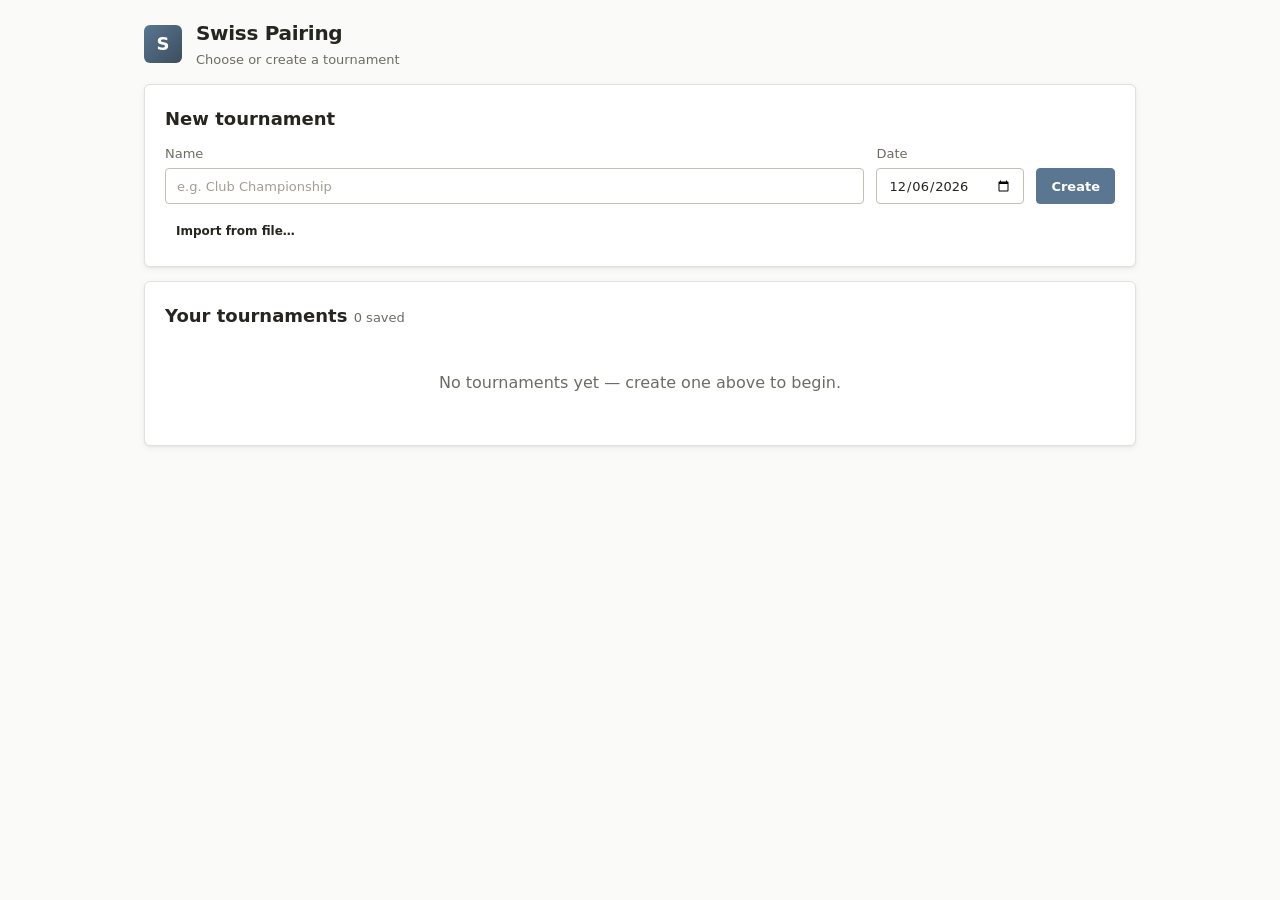
==== index.html @ 60d3ba66 "Harden and extend: 33 review fixes, 6 features, FIDE oracle fixture Fixes from a six-dimension adver" ====
<!DOCTYPE html>
<html lang="en" data-theme="light">
<head>
<meta charset="UTF-8">
<meta name="viewport" content="width=device-width, initial-scale=1.0">
<!-- Hardening: no external connections except the design-system fonts; blocks exfiltration even if markup injection were ever possible. -->
<meta http-equiv="Content-Security-Policy" content="default-src 'none'; script-src 'unsafe-inline'; style-src 'self' 'unsafe-inline' https://fonts.googleapis.com; font-src https://fonts.gstatic.com; img-src 'self' data:; base-uri 'none'; form-action 'none'">
<meta name="description" content="Swiss-system tournament pairing manager — pairings, results, FIDE-verified tiebreaks, standings and crosstable. Runs entirely in your browser.">
<title>Swiss Pairing — Tournament Manager</title>
<link rel="icon" href="data:image/svg+xml,%3Csvg xmlns='http://www.w3.org/2000/svg' viewBox='0 0 64 64'%3E%3Crect width='64' height='64' rx='14' fill='%23496175'/%3E%3Ctext x='32' y='44' font-family='Arial,Helvetica,sans-serif' font-size='36' font-weight='800' fill='%23fff' text-anchor='middle'%3ES%3C/text%3E%3C/svg%3E">

<!-- Set the theme from the OS color scheme BEFORE first paint (no FOUC).
     Accent is left unset → Halcyon defaults to "slate". -->
<script>
  (function () {
    var mq = matchMedia("(prefers-color-scheme: dark)");
    var set = function () {
      document.documentElement.setAttribute("data-theme", mq.matches ? "dark" : "light");
    };
    set();
    mq.addEventListener && mq.addEventListener("change", set);
  })();
</script>

<meta name="theme-color" media="(prefers-color-scheme: light)" content="#FAFAF9">
<meta name="theme-color" media="(prefers-color-scheme: dark)"  content="#131619">

<!-- Halcyon design system: tokens + base reset, then component classes -->
<link rel="stylesheet" href="halcyon-ds/styles.css">
<link rel="stylesheet" href="halcyon-ds/components.css">

<style>
/* App layout & components — every visual driven by Halcyon design tokens.
   (Palette, fonts, reset & theming come from halcyon-ds/styles.css.) */
*{-webkit-tap-highlight-color:transparent}
.wrap{max-width:var(--container-lg);margin:0 auto;padding:18px 16px 80px}
header.app{display:flex;align-items:center;gap:14px;flex-wrap:wrap;margin-bottom:14px}
header.app h1{font-size:var(--text-xl);margin:0;font-weight:var(--weight-extrabold);letter-spacing:var(--tracking-tight)}
header.app .sub{color:var(--text-muted);font-size:var(--text-sm);margin-top:2px}
.logo{width:38px;height:38px;border-radius:var(--radius-md);
  background:linear-gradient(135deg,var(--accent),var(--accent-active));
  display:grid;place-items:center;color:var(--accent-fg);font-weight:var(--weight-extrabold);font-size:18px;flex:0 0 auto}
.spacer{flex:1}
.statusbar{display:flex;gap:10px;flex-wrap:wrap;margin-bottom:14px}
.stat{background:var(--surface);border:1px solid var(--border);border-radius:var(--radius-card);padding:8px 12px;
  box-shadow:var(--shadow-sm);min-width:86px}
.stat .k{font-family:var(--font-mono);font-size:var(--text-2xs);color:var(--text-faint);text-transform:uppercase;letter-spacing:var(--tracking-wider)}
.stat .v{font-size:var(--text-xl);font-weight:var(--weight-bold);font-variant-numeric:tabular-nums}
nav.tabs{display:flex;gap:2px;background:var(--bg-sunken);border:1px solid var(--border-subtle);border-radius:var(--radius-md);
  padding:4px;box-shadow:var(--shadow-xs);margin-bottom:16px;overflow:auto}
nav.tabs button{flex:1;border:0;background:transparent;color:var(--text-muted);font-family:var(--font-sans);
  font-weight:var(--weight-medium);font-size:var(--text-sm);padding:8px 12px;border-radius:var(--radius-sm);
  cursor:pointer;white-space:nowrap;min-width:max-content;transition:var(--transition)}
nav.tabs button:hover{color:var(--text)}
nav.tabs button.active{background:var(--surface);color:var(--text);box-shadow:var(--shadow-xs)}
.card{background:var(--surface);border:1px solid var(--border);border-radius:var(--radius-card);box-shadow:var(--shadow-sm);
  padding:var(--space-5);margin-bottom:14px}
.card h2{margin:0 0 12px;font-size:var(--text-lg);font-weight:var(--weight-semibold)}
.card h2 .hint{font-weight:var(--weight-regular);color:var(--text-muted);font-size:var(--text-sm)}
.row{display:flex;gap:8px;flex-wrap:wrap;align-items:center}
input,select,textarea{font-family:var(--font-sans);font-size:var(--text-sm);color:var(--text);background:var(--surface);
  border:1px solid var(--border-strong);border-radius:var(--radius-control);height:var(--control-md);padding:0 11px;outline:none;
  transition:border-color var(--dur) var(--ease-out),box-shadow var(--dur) var(--ease-out)}
textarea{height:auto;padding:10px 11px;line-height:var(--leading-normal);resize:vertical}
input:hover,select:hover,textarea:hover{border-color:var(--text-faint)}
input:focus,select:focus,textarea:focus{border-color:var(--accent);box-shadow:0 0 0 3px var(--accent-subtle)}
input::placeholder,textarea::placeholder{color:var(--text-faint)}
input[type=number]{width:84px;text-align:center}
select{cursor:pointer}
label.fld{display:flex;flex-direction:column;gap:5px;font-size:var(--text-sm);color:var(--text-muted);font-weight:var(--weight-medium)}
button.btn{font-family:var(--font-sans);font-size:var(--text-sm);font-weight:var(--weight-semibold);
  border:1px solid var(--border-strong);background:var(--surface);color:var(--text);height:var(--control-md);padding:0 14px;
  border-radius:var(--radius-control);cursor:pointer;display:inline-flex;align-items:center;justify-content:center;gap:6px;
  white-space:nowrap;transition:var(--transition)}
button.btn:hover{background:var(--surface-hover);border-color:var(--text-faint)}
button.btn.primary{background:var(--accent);border-color:var(--accent);color:var(--accent-fg)}
button.btn.primary:hover{background:var(--accent-hover);border-color:var(--accent-hover)}
button.btn.primary:disabled{opacity:.5;cursor:not-allowed}
button.btn.ghost{background:transparent;border-color:transparent}
button.btn.ghost:hover{background:var(--surface-hover);border-color:transparent}
button.btn.danger{color:var(--danger-text);border-color:transparent;background:transparent}
button.btn.danger:hover{background:var(--danger-subtle);border-color:transparent}
button.btn.sm{height:var(--control-sm);padding:0 10px;font-size:var(--text-xs)}
table{width:100%;border-collapse:collapse;font-size:var(--text-sm)}
th,td{text-align:left;padding:9px 10px;border-bottom:1px solid var(--border-subtle)}
th{font-family:var(--font-mono);font-size:var(--text-2xs);text-transform:uppercase;letter-spacing:var(--tracking-wider);
  color:var(--text-muted);font-weight:var(--weight-medium);border-bottom:1px solid var(--border);white-space:nowrap}
td.num,th.num{text-align:center}
tr:last-child td{border-bottom:0}
.tag{display:inline-block;font-family:var(--font-mono);font-size:var(--text-2xs);font-weight:var(--weight-medium);
  padding:2px 8px;border-radius:var(--radius-sm);letter-spacing:var(--tracking-wide);background:var(--accent-subtle);color:var(--accent-text)}
.tag.bye{background:var(--warning-subtle);color:var(--warning-text)}
.tag.wd{background:var(--danger-subtle);color:var(--danger-text)}
.pill{font-size:var(--text-xs);color:var(--text-muted)}
.empty{color:var(--text-muted);text-align:center;padding:30px 10px}
.pairing{display:grid;grid-template-columns:34px 1fr auto 1fr;gap:10px 12px;align-items:center;
  padding:10px;border:1px solid var(--border);border-radius:var(--radius-lg);margin-bottom:8px;background:var(--bg-subtle)}
.pairing .tb{font-family:var(--font-mono);font-weight:var(--weight-bold);color:var(--text-faint);text-align:center}
.pairing .pname{font-weight:var(--weight-semibold);display:flex;align-items:center;gap:6px;min-width:0}
.pairing .pname.right{justify-content:flex-end;text-align:right}
.pairing .pname small{color:var(--text-muted);font-weight:var(--weight-regular)}
.pairing .ctrl{display:flex;gap:6px;align-items:center;justify-content:center;flex-wrap:wrap}
.pairing.win-l .left{color:var(--success-text)} .pairing.win-r .right{color:var(--success-text)}
.pairing.forf{opacity:.92}
.scorein{width:62px}
.resbtns{display:flex;gap:4px}
.resbtns button{border:1px solid var(--border-strong);background:var(--surface);border-radius:var(--radius-sm);height:var(--control-sm);
  padding:0 9px;cursor:pointer;font-weight:var(--weight-semibold);font-size:var(--text-sm);color:var(--text-muted);min-width:34px;transition:var(--transition)}
.resbtns button:hover{border-color:var(--text-faint);color:var(--text)}
.resbtns button.on{background:var(--accent);border-color:var(--accent);color:var(--accent-fg)}
.special{font-size:var(--text-xs);height:var(--control-sm);padding:0 6px}
.win-dot{width:8px;height:8px;border-radius:50%;background:var(--success);flex:0 0 auto}
.note{font-size:var(--text-sm);color:var(--text-muted)}
.banner{padding:10px 12px;border-radius:var(--radius-md);font-size:var(--text-sm);margin-bottom:12px;border:1px solid transparent}
.banner.info{background:var(--accent-subtle);border-color:var(--accent-border);color:var(--text)}
.banner.warn{background:var(--warning-subtle);color:var(--warning-text)}
.banner.good{background:var(--success-subtle);color:var(--success-text)}
.checks{display:flex;flex-direction:column;gap:10px}
.check{display:flex;gap:10px;align-items:flex-start;cursor:pointer;font-size:var(--text-sm)}
.check input{margin-top:2px;height:auto}
.check .desc{color:var(--text-muted);font-size:var(--text-xs);display:block}
.rank{font-family:var(--font-mono);font-weight:var(--weight-bold);color:var(--text-faint);width:24px;text-align:center}
.firsttag{font-family:var(--font-mono);font-size:var(--text-2xs);color:var(--text-muted);border:1px solid var(--border-strong);border-radius:var(--radius-xs);padding:0 4px}
.toolbar{display:flex;gap:8px;flex-wrap:wrap;align-items:center;margin-bottom:12px}
.inactive{opacity:.55}
.kbd{font-family:var(--font-mono);background:var(--surface);border:1px solid var(--border-strong);border-radius:var(--radius-xs);padding:1px 5px;font-size:var(--text-xs)}
hr.sep{border:0;border-top:1px solid var(--border);margin:14px 0}
/* crosstable */
.cxwrap{overflow:auto}
table.cx{font-size:var(--text-sm);white-space:nowrap}
table.cx th,table.cx td{padding:6px 8px;border:1px solid var(--border)}
table.cx td.cell{text-align:center;font-variant-numeric:tabular-nums;min-width:46px}
.cell .res{font-weight:var(--weight-bold)}
.cell .res.w{color:var(--success-text)} .cell .res.l{color:var(--danger-text)} .cell .res.d{color:var(--text-muted)}
.cell .op{color:var(--text-muted);font-size:var(--text-2xs);font-family:var(--font-mono)}
.cell.bye{color:var(--warning-text);font-weight:var(--weight-bold)}
.cell.absent{color:var(--text-faint)}
/* tiebreak order editor */
.tblist{display:flex;flex-direction:column;gap:6px}
.tbitem{display:flex;align-items:center;gap:8px;border:1px solid var(--border);border-radius:var(--radius-md);padding:7px 10px;background:var(--bg-subtle)}
.tbitem .ord{font-family:var(--font-mono);font-weight:var(--weight-bold);color:var(--text-faint);width:18px;text-align:center}
.tbitem .nm{flex:1;font-weight:var(--weight-medium);font-size:var(--text-sm)}
.tbitem .arrows{display:flex;gap:4px}
.tbadd{display:flex;flex-wrap:wrap;gap:6px;margin-top:10px}
/* remove the up/down spinners on the score boxes */
.scorein::-webkit-outer-spin-button,.scorein::-webkit-inner-spin-button{-webkit-appearance:none;margin:0}
.scorein{-moz-appearance:textfield;appearance:textfield}
/* visually hidden but announced by screen readers (live status region) */
.sr-only{position:absolute;width:1px;height:1px;padding:0;margin:-1px;overflow:hidden;clip:rect(0 0 0 0);white-space:nowrap;border:0}
/* 16px controls on touch devices so iOS Safari doesn't auto-zoom on focus */
@media (hover:none) and (pointer:coarse){
  input,select,textarea{font-size:16px!important}
}
/* copy-results toolbar */
.copybar{margin-top:-4px}
.copybar select{max-width:min(60vw,340px)}
/* welcome / session picker */
body.welcome #hdrActions,body.welcome nav.tabs,body.welcome .statusbar{display:none}
.sesslist{display:flex;flex-direction:column;gap:8px}
.sess{display:flex;align-items:center;gap:12px;flex-wrap:wrap;border:1px solid var(--border);border-radius:var(--radius-lg);
  padding:12px 14px;background:var(--bg-subtle);transition:var(--transition)}
.sess:hover{border-color:var(--text-faint);background:var(--surface-hover)}
.sess .meta{flex:1;min-width:0}
.sess .snm{font-weight:var(--weight-semibold)}
.sess .sdt{color:var(--text-muted);font-size:var(--text-xs);font-family:var(--font-mono);margin-top:2px}
.sess .sact{display:flex;gap:6px;flex-wrap:wrap}
@media (max-width:560px){
  .pairing{grid-template-columns:26px 1fr;grid-template-areas:"tb left" "tb right" "tb ctrl";gap:6px}
  .pairing .tb{grid-area:tb} .pairing .left{grid-area:left} .pairing .right{grid-area:right;justify-content:flex-start;text-align:left}
  .pairing .ctrl{grid-area:ctrl;justify-content:flex-start}
  .pairing .vs{display:none}
}
@media print{
  nav.tabs,header.app .spacer,.toolbar,button,.statusbar,select,.copybar,.banner{display:none!important}
  body{background:#fff;color:var(--neutral-900)} .card{box-shadow:none;border:1px solid var(--neutral-300)}
  /* force light-theme token values so dark-mode prints stay readable on paper */
  [data-theme="dark"]{--text:#26251F;--text-muted:#6E6C62;--text-faint:#A19E92;
    --success-text:#3F7253;--warning-text:#8A6228;--danger-text:#9A463C;--info-text:#3F6E93;--accent-text:#496175;
    --surface:#FFFFFF;--bg-subtle:#F4F4F1;--bg-sunken:#ECEBE6;
    --border:#E2E1DB;--border-subtle:#ECEBE6;--border-strong:#C3C0B6}
  /* crosstable: never clip columns on paper — let it wrap/shrink instead */
  .cxwrap{overflow:visible}
  table.cx{white-space:normal;font-size:10px}
  table.cx th,table.cx td{padding:3px 4px}
  table.cx td.cell{min-width:0}
  /* pairing sheet: winner readable in grayscale, first-move tag crisp */
  .pairing.win-l .left,.pairing.win-r .right{font-weight:800}
  .win-dot{-webkit-print-color-adjust:exact;print-color-adjust:exact}
  .firsttag{color:var(--neutral-700)}
}
</style>
</head>
<body>
<div class="wrap">
  <header class="app">
    <div class="logo">S</div>
    <div>
      <h1 id="tname">Swiss Pairing</h1>
      <div class="sub" id="tsub">Tournament manager</div>
    </div>
    <div class="spacer"></div>
    <div class="row" id="hdrActions">
      <button class="btn ghost sm" id="btnSessions">← Tournaments</button>
      <button class="btn ghost sm" id="btnExport">Export</button>
      <button class="btn ghost sm" id="btnImport">Import</button>
      <input type="file" id="fileImport" accept="application/json" style="display:none">
    </div>
  </header>

  <div class="statusbar" id="statusbar"></div>
  <div id="sr-status" role="status" aria-live="polite" class="sr-only"></div>

  <nav class="tabs" id="tabs" aria-label="Views">
    <button data-tab="players" class="active" aria-current="page">Players</button>
    <button data-tab="pairings">Pairings</button>
    <button data-tab="standings">Standings</button>
    <button data-tab="crosstable">Crosstable</button>
    <button data-tab="settings">Settings</button>
  </nav>

  <div id="view"></div>
</div>

<script>
"use strict";

/* ==================================================================
   Swiss-system tournament manager — single file, client-side.
   Tie-break engine implements the FIDE C.07 (2023) rules and is
   verified against IA Mario Held's official worked examples
   (16-player Swiss: all Buchholz / Buchholz-Cut1 / Sonneborn-Berger
   / SB-Cut1 values reproduced exactly).
   ================================================================== */

const LS_KEY = "swissPairing.v2";
const OLD_KEY = "swissPairing.v1";
const DEFAULT_SETTINGS = {
  totalRounds: 6,
  limitRounds: false,     // cap the number of rounds? (off => generate freely)
  round1: "fold",         // fold | adjacent | random
  trackSpread: true,      // Scrabble-style point margins
  drawAllowed: true,
  byePoints: 1,           // points for a pairing-allocated (full) bye
  byeSpread: 50,          // spread credited for a bye / default forfeit margin
  firstBalance: true,     // balance who goes first / colours
  tbOrder: null,          // array of tiebreak keys, in priority order (null => auto)
};

const round2 = x => Math.round((x + Number.EPSILON) * 100) / 100;

/* ------------------------------------------------------------------
   Multi-session store.  Each session is a self-contained tournament
   (name + created date + players/rounds/settings).  `state` points at
   the currently-open session, or is null on the welcome screen.
   ------------------------------------------------------------------ */
/* Deep-coerce a session to expected types. This is the trust boundary for
   imported JSON and hand-edited storage: every value that later reaches
   innerHTML or arithmetic is forced into a safe shape here. */
function normalizeSession(t){
  t = t || {};
  const num = (v,d)=>{ const n=Number(v); return Number.isFinite(n)?n:d; };
  const players = (Array.isArray(t.players)?t.players:[]).map(p=>{
    p = p || {};
    const out = {
      id: num(p.id, 0),
      name: String(p.name ?? "?"),
      rating: (p.rating==null || p.rating==="") ? null : num(p.rating, null),
      active: p.active !== false,
    };
    if(p.byeRequest) out.byeRequest = true;
    return out;
  });
  const BYE_TYPES = {pairing:1, full:1, half:1, zero:1};
  const WINNERS = {p1:1, p2:1, draw:1};
  const rounds = (Array.isArray(t.rounds)?t.rounds:[]).filter(r=>r && Array.isArray(r.pairings)).map((r,i)=>{
    const rd = {
      number: num(r.number, i+1),
      pairings: r.pairings.filter(pg=>pg && pg.p1!=null).map((pg,j)=>{
        const res = pg.result || {};
        return {
          p1: num(pg.p1, 0),
          p2: pg.p2==null ? null : num(pg.p2, 0),
          table: num(pg.table, j+1),
          result: pg.p2==null
            ? {byeType: BYE_TYPES[res.byeType] ? res.byeType : "pairing"}
            : {winner: WINNERS[res.winner] ? res.winner : null,
               forfeit: res.forfeit === true,
               score1: res.score1==null ? null : num(res.score1, null),
               score2: res.score2==null ? null : num(res.score2, null)},
        };
      }),
    };
    if(Array.isArray(r.byeRequests)) rd.byeRequests = r.byeRequests.map(x=>num(x,0));
    return rd;
  });
  const settings = {...DEFAULT_SETTINGS, ...(t.settings && typeof t.settings==="object" ? t.settings : {})};
  settings.totalRounds = Math.max(1, num(settings.totalRounds, DEFAULT_SETTINGS.totalRounds));
  settings.byePoints = num(settings.byePoints, DEFAULT_SETTINGS.byePoints);
  settings.byeSpread = num(settings.byeSpread, DEFAULT_SETTINGS.byeSpread);
  settings.round1 = ({fold:1,adjacent:1,random:1})[settings.round1] ? settings.round1 : "fold";
  settings.tbOrder = Array.isArray(settings.tbOrder) ? settings.tbOrder.map(String) : null;
  ["trackSpread","drawAllowed","firstBalance","limitRounds"].forEach(k=> settings[k] = !!settings[k]);
  return {
    id: t.id==null ? null : num(t.id, null),
    name: String(t.name || "My Tournament"),
    created: num(t.created, Date.now()),
    updated: num(t.updated, num(t.created, Date.now())),
    players, rounds,
    nextId: Math.max(num(t.nextId, 1), 1, ...players.map(p=>p.id+1)),
    settings,
  };
}
function loadStore(){
  let raw = null, old = null;
  try{
    raw = localStorage.getItem(LS_KEY);
    if(raw){
      const s = JSON.parse(raw);
      s.sessions = (Array.isArray(s.sessions)?s.sessions:[]).map(normalizeSession);
      let mx = 0; s.sessions.forEach(x=>{ if(typeof x.id==="number" && x.id>mx) mx=x.id; });
      s.nextSessionId = Math.max(Number(s.nextSessionId)||0, mx+1);
      s.sessions.forEach(x=>{ if(x.id==null) x.id = s.nextSessionId++; });
      s.currentId = (s.currentId!=null && s.sessions.some(x=>x.id===s.currentId)) ? s.currentId : null;
      return s;
    }
    // migrate a legacy single-tournament save into one session
    old = localStorage.getItem(OLD_KEY);
    if(old){
      const t = normalizeSession({...JSON.parse(old), id:1});
      return {sessions:[t], currentId:null, nextSessionId:2};
    }
  }catch(e){
    // keep the unreadable payload so it can be recovered manually, then start clean
    const bad = raw || old;
    if(bad){
      try{ localStorage.setItem(LS_KEY + ".corrupt", bad); }catch(_){}
      setTimeout(()=>alert("Your saved tournament data could not be read. A backup copy was kept in this browser's local storage under \"" + LS_KEY + ".corrupt\"."), 0);
    }
  }
  return {sessions:[], currentId:null, nextSessionId:1};
}
let store = loadStore();
let state = store.currentId!=null ? store.sessions.find(s=>s.id===store.currentId) : null;
let activeTab = "players";

let saveFailed = false;
function save(){
  if(state) state.updated = Date.now();
  try{ localStorage.setItem(LS_KEY, JSON.stringify(store)); saveFailed = false; }
  catch(e){ saveFailed = true; }
}

function createSession(name, dateVal){
  const created = dateVal ? new Date(dateVal+"T00:00:00").getTime() : Date.now();
  const s = normalizeSession({id: store.nextSessionId++, name:(name||"").trim()||"Untitled tournament", created, updated:created});
  store.sessions.push(s);
  store.currentId = s.id; state = s; activeTab = "players";
  save(); render();
}
function openSession(id){
  state = store.sessions.find(s=>s.id===id) || null;
  store.currentId = state ? id : null;
  activeTab = "players"; if(state) state._viewRound = null;
  save(); render();
}
function closeSession(){ store.currentId = null; state = null; save(); render(); }
function deleteSession(id){
  store.sessions = store.sessions.filter(s=>s.id!==id);
  if(store.currentId===id){ store.currentId = null; state = null; }
  save(); render();
}
function renameSession(id){
  const s = store.sessions.find(x=>x.id===id); if(!s) return;
  const nm = prompt("Rename tournament:", s.name); if(nm==null) return;
  s.name = nm.trim() || s.name; save(); render();
}

/* ---------------- Helpers ---------------- */
const esc = s => String(s??"").replace(/[&<>"']/g,c=>({'&':'&amp;','<':'&lt;','>':'&gt;','"':'&quot;',"'":'&#39;'}[c]));
const byId = id => state.players.find(p=>p.id===id);
const pname = id => { const p=byId(id); return p?p.name:"?"; };
function shuffle(a){ for(let i=a.length-1;i>0;i--){ const j=Math.floor(Math.random()*(i+1)); [a[i],a[j]]=[a[j],a[i]]; } return a; }
const fmtSpread = n => (n>0?"+":"")+n;

/* tiebreak definitions */
const TB_DEFS = {
  spread:     {label:"Cumulative spread", title:"Sum of point margins (Scrabble-style)"},
  buchholz:   {label:"Buchholz", title:"Sum of opponents' (adjusted) scores"},
  bhCut1:     {label:"Buchholz Cut-1", title:"Buchholz, dropping the least-significant opponent (FIDE default)"},
  sb:         {label:"Sonneborn-Berger", title:"Sum of beaten opponents' scores + half of drawn opponents'"},
  sbCut1:     {label:"Sonneborn-Berger Cut-1", title:"SB dropping the least-significant opponent"},
  cumulative: {label:"Cumulative (progressive)", title:"Sum of running score after each round"},
  wins:       {label:"Number of wins", title:"Most wins ranks higher"},
  headToHead: {label:"Head-to-head", title:"Result of the game(s) between the tied players"},
  rating:     {label:"Rating", title:"Higher rating ranks higher"},
};
function effectiveTbOrder(){
  const o = state.settings.tbOrder;
  // explicit array (even empty = "no tiebreaks") is honoured; unknown keys
  // from imported/hand-edited files are dropped so they can't crash render.
  if(Array.isArray(o)) return o.filter(k=>Object.prototype.hasOwnProperty.call(TB_DEFS, k));
  return state.settings.trackSpread
    ? ["spread","buchholz","sb","cumulative"]
    : ["bhCut1","buchholz","sb","cumulative"];
}

/* ==================================================================
   Round-log builder.  Produces, per player, an ordered list of round
   entries spanning their participation.  Missing rounds within that
   span become "absent" (a voluntarily-unplayed round).
   ================================================================== */
function buildLogs(){
  const cfg = state.settings;
  const byeInfo = t => ({
    pairing:{pts:cfg.byePoints, vol:false, spread:cfg.byeSpread},
    full:   {pts:1,            vol:true,  spread:cfg.byeSpread},
    half:   {pts:0.5,          vol:true,  spread:0},
    zero:   {pts:0,            vol:true,  spread:0},
  }[t] || {pts:cfg.byePoints, vol:false, spread:cfg.byeSpread});

  // For each existing round, map playerId -> entry (or 'pending')
  const perRound = state.rounds.map(rd=>{
    const m = {};
    rd.pairings.forEach(pg=>{
      if(pg.p2===null){
        const t = (pg.result && pg.result.byeType) || "pairing";
        const info = byeInfo(t);
        m[pg.p1] = {oppId:null, pts:info.pts, played:false, voluntary:info.vol,
          result: info.pts>=1?"W":info.pts>0?"D":"L", spread:info.spread, kind:"bye", byeType:t};
        return;
      }
      const r = pg.result || {};
      if(r.forfeit){
        const winSpread = cfg.byeSpread;
        const mk = (pts,res,vol,oppReal)=>({oppId:null, pts, played:false, voluntary:vol, result:res,
          spread: res==="W"?winSpread:res==="L"?-winSpread:0, kind: res==="W"?"ffwin":"ffloss", oppReal});
        if(r.winner==="p1"){ m[pg.p1]=mk(1,"W",false,pg.p2); m[pg.p2]=mk(0,"L",true,pg.p1); }
        else if(r.winner==="p2"){ m[pg.p2]=mk(1,"W",false,pg.p1); m[pg.p1]=mk(0,"L",true,pg.p2); }
        else { m[pg.p1]=mk(0,"L",true,pg.p2); m[pg.p2]=mk(0,"L",true,pg.p1); } // double forfeit
        return;
      }
      if(r.winner){ // played game with a result
        const sp1 = (r.score1!=null && r.score2!=null) ? (r.score1 - r.score2) : 0;
        const v = x => x==="W"?1 : x==="D"?0.5 : 0;
        const w1 = r.winner==="p1"?"W" : r.winner==="draw"?"D" : "L";
        const w2 = r.winner==="p2"?"W" : r.winner==="draw"?"D" : "L";
        m[pg.p1]={oppId:pg.p2, pts:v(w1), played:true, voluntary:false, result:w1, spread:sp1, kind:"game"};
        m[pg.p2]={oppId:pg.p1, pts:v(w2), played:true, voluntary:false, result:w2, spread:-sp1, kind:"game"};
      } else { // paired but not yet scored
        m[pg.p1]="pending"; m[pg.p2]="pending";
      }
    });
    return m;
  });

  // Cover current roster PLUS every id that appears in any round, so a
  // deleted player's history keeps feeding opponents' Buchholz/SB (they are
  // treated like a withdrawal; they never appear in standings themselves).
  const logs = {};
  const allIds = new Set(state.players.map(p=>p.id));
  perRound.forEach(m=> Object.keys(m).forEach(k=> allIds.add(Number(k))));
  allIds.forEach(id=>{
    let first=-1, last=-1;
    perRound.forEach((m,i)=>{ if(m[id]!==undefined){ if(first<0) first=i; last=i; } });
    const arr=[];
    if(first>=0){
      for(let i=first;i<perRound.length;i++){
        const e = perRound[i][id];
        if(e===undefined){ // genuinely not in this round -> absence (voluntary unplayed)
          arr.push({round:i+1, oppId:null, pts:0, played:false, voluntary:true, result:"L", spread:0, kind:"absent"});
        } else if(e==="pending"){
          arr.push({round:i+1, kind:"pending"});
        } else {
          arr.push({round:i+1, ...e});
        }
      }
    }
    logs[id]=arr;
  });
  return logs;
}

/* ==================================================================
   FIDE-2023 tie-break engine (verified). Operates on the round-logs.
   - own unplayed round  -> dummy opponent with the player's own score
   - real opponent       -> their score, with trailing voluntarily-
                            unplayed rounds (no later availability)
                            counted as draws
   - Cut-1               -> discard the least-significant opponent's
                            contribution; if any voluntarily-unplayed
                            rounds exist, discard the larger of {smallest
                            such contribution, least-significant opponent}
   ================================================================== */
function tiebreakEngine(logs){
  const ids = Object.keys(logs).filter(id=>logs[id].length);
  const scored = g => g.kind!=="pending";
  const isAvail = g => g.played || (scored(g) && !g.voluntary); // played, PAB or forfeit-win

  const score = {}, adj = {};
  ids.forEach(id=> score[id] = logs[id].reduce((t,g)=> t + (scored(g)?g.pts:0), 0));
  ids.forEach(id=>{
    const L = logs[id]; let a=0;
    for(let i=0;i<L.length;i++){
      const g=L[i]; if(!scored(g)) continue;
      let pts=g.pts;
      if(!g.played && g.voluntary){
        let later=false;
        for(let j=i+1;j<L.length;j++){ if(isAvail(L[j])){ later=true; break; } }
        if(!later) pts=0.5;
      }
      a+=pts;
    }
    adj[id]=a;
  });
  const cut = rounds => {
    if(!rounds.length) return 0;
    let low = rounds[0];
    for(const r of rounds){ if(r.sig<low.sig || (r.sig===low.sig && r.contrib<low.contrib)) low=r; }
    const v = rounds.filter(r=>r.isVUR);
    return v.length ? Math.max(Math.min(...v.map(r=>r.contrib)), low.contrib) : low.contrib;
  };
  const sum = a => a.reduce((t,x)=>t+x,0);

  const tb={};
  ids.forEach(id=>{
    const L=logs[id], sP=score[id];
    const rounds = L.filter(scored).map(g=>{
      // ?? 0 guards inconsistent imported data (opponent id in no round map)
      const sig = g.played ? (adj[g.oppId] ?? 0) : sP;
      return {sig, isVUR: !g.played && g.voluntary, bh:sig, sb:g.pts*sig};
    });
    const bh = sum(rounds.map(r=>r.bh));
    const sb = sum(rounds.map(r=>r.sb));
    tb[id]={
      buchholz: round2(bh),
      bhCut1:   round2(bh - cut(rounds.map(r=>({sig:r.sig,contrib:r.bh,isVUR:r.isVUR})))),
      sb:       round2(sb),
      sbCut1:   round2(sb - cut(rounds.map(r=>({sig:r.sig,contrib:r.sb,isVUR:r.isVUR})))),
    };
  });
  return tb;
}

/* ---------------- Aggregate stats per player ---------------- */
function computeStats(){
  const logs = buildLogs();
  const tb = tiebreakEngine(logs);
  const S = {};
  state.players.forEach(p=>{
    const L = logs[p.id] || [];
    let points=0, spread=0, wins=0, losses=0, draws=0, byes=0, played=0, cumulative=0, running=0;
    const opponents = new Set();
    L.forEach(g=>{
      if(g.kind==="pending") return;
      points += g.pts; spread += g.spread||0;
      running += g.pts; cumulative += running;
      if(g.kind==="game"){ played++; opponents.add(g.oppId);
        if(g.result==="W") wins++; else if(g.result==="L") losses++; else draws++; }
      else if(g.kind==="bye"){ byes++; }
      else if(g.kind==="ffwin"){ wins++; }
      else if(g.kind==="ffloss"){ losses++; }
    });
    const t = tb[p.id] || {};
    S[p.id] = {id:p.id, points:round2(points), spread, wins, losses, draws, byes, played, cumulative,
      opponents, log:L, firstCount:0,
      buchholz: t.buchholz||0, bhCut1: t.bhCut1||0, sb: t.sb||0, sbCut1: t.sbCut1||0};
  });
  // who went first (for colour/first balancing) — count p1 of any played,
  // decided non-bye game; forfeits are unplayed so they don't use up a "first"
  state.rounds.forEach(rd=> rd.pairings.forEach(pg=>{
    if(pg.p2===null) return;
    if(pg.result && pg.result.winner && !pg.result.forfeit && S[pg.p1]) S[pg.p1].firstCount++;
  }));
  return S;
}

/* ---------------- Standings ----------------
   Ranking is group-wise refinement, not a pairwise comparator: partition by
   points, then refine each still-tied group criterion by criterion. This
   keeps head-to-head transitive (FIDE "direct encounter" mini-score within
   the tied group; circular ties stay tied and fall through). */
function tbValue(e, key){
  switch(key){
    case "spread": return e.s.spread;
    case "buchholz": return e.s.buchholz;
    case "bhCut1": return e.s.bhCut1;
    case "sb": return e.s.sb;
    case "sbCut1": return e.s.sbCut1;
    case "cumulative": return e.s.cumulative;
    case "wins": return e.s.wins;
    case "rating": return e.p.rating||0;
    default: return 0;
  }
}
function partitionDesc(arr, val){ // stable partition into groups by value, descending
  const m = new Map();
  arr.forEach(e=>{ const v=val(e); if(!m.has(v)) m.set(v,[]); m.get(v).push(e); });
  return [...m.entries()].sort((a,b)=>b[0]-a[0]).map(en=>en[1]);
}
function standings(){
  const S = computeStats();
  const list = state.players
    .filter(p=> p.active!==false || (S[p.id] && S[p.id].log.length))
    .map(p=>({p, s:S[p.id]}));
  const order = effectiveTbOrder();
  let groups = partitionDesc(list, e=>e.s.points);
  for(const k of order){
    groups = groups.flatMap(g=>{
      if(g.length<2) return [g];
      if(k==="headToHead"){
        const ids = new Set(g.map(e=>e.p.id));
        const mini = new Map(); // points scored in decided games vs the tied group
        g.forEach(e=>{
          let m=0;
          (e.s.log||[]).forEach(gm=>{ if(gm.kind==="game" && ids.has(gm.oppId)) m+=gm.pts; });
          mini.set(e.p.id, m);
        });
        return partitionDesc(g, e=>mini.get(e.p.id));
      }
      return partitionDesc(g, e=>tbValue(e,k));
    });
  }
  const flat = groups.flatMap(g=> g.slice().sort((A,B)=>
    (B.p.rating||0)-(A.p.rating||0) || A.p.name.localeCompare(B.p.name)));
  return {list: flat, S, order};
}

/* ==================================================================
   Pairing engine
   ================================================================== */
function pickBye(active, S){
  const noBye = active.filter(p=> S[p.id].byes===0);
  const pool = noBye.length ? noBye : active.slice();
  pool.sort((a,b)=> S[a.id].points-S[b.id].points || (a.rating||0)-(b.rating||0));
  // prefer the lowest-ranked eligible candidate whose removal still lets the
  // rest be paired without rematches; fall back to the plain lowest.
  for(const cand of pool){
    if(matchPairs(active.filter(p=>p!==cand), S, false)) return cand;
  }
  return pool[0];
}
function foldPair(arr){
  const half = arr.length/2, top=arr.slice(0,half), bot=arr.slice(half), out=[];
  for(let i=0;i<half;i++) out.push([top[i],bot[i]]);
  return out;
}
// Ordered exhaustive backtracking: finds a complete pairing, preferring
// small score gaps and (optionally) avoiding rematches.
function matchPairs(players, S, allowRematch){
  const n = players.length;
  const used = new Array(n).fill(false);
  const out = [];
  let budget = 400000;
  const cost = (i,j)=>{
    let c = Math.abs(S[players[i].id].points - S[players[j].id].points)*1000;
    if(S[players[i].id].opponents.has(players[j].id)) c += 5e6;
    c += Math.abs(i-j);
    return c;
  };
  const partners = i =>{
    const cs=[];
    for(let j=0;j<n;j++) if(j!==i && !used[j]) cs.push(j);
    cs.sort((a,b)=>cost(i,a)-cost(i,b));
    return cs;
  };
  function solve(){
    if(--budget<0) return false;
    const i = used.indexOf(false);
    if(i===-1) return true;
    used[i]=true;
    for(const j of partners(i)){
      if(!allowRematch && S[players[i].id].opponents.has(players[j].id)) continue;
      used[j]=true; out.push([i,j]);
      if(solve()) return true;
      out.pop(); used[j]=false;
    }
    used[i]=false; return false;
  }
  if(solve()) return out.map(([i,j])=>[players[i],players[j]]);
  return null;
}

function generateNextRound(){
  // hard guard: never pair on incomplete data — a pending game in ANY round
  // drops points from seeding and its pair from the rematch-avoidance set
  const bad = state.rounds.find(rd=>!roundComplete(rd));
  if(bad){ alert(`Round ${bad.number} still has unfinished results — enter them before pairing the next round.`); return; }
  const roundNum = state.rounds.length+1;
  const cfg = state.settings;
  const S = computeStats();
  // stale bye requests of withdrawn players never fire silently on reinstate
  state.players.forEach(p=>{ if(p.active===false) delete p.byeRequest; });
  let active = state.players.filter(p=>p.active!==false);
  if(active.length<2){ alert("Need at least 2 active players."); return; }

  // honour requested byes (half-point) — these players sit out this round
  const requested = active.filter(p=>p.byeRequest);
  active = active.filter(p=>!p.byeRequest);

  if(roundNum===1){
    if(cfg.round1==="random") shuffle(active);
    else active.sort((a,b)=>(b.rating||0)-(a.rating||0) || a.name.localeCompare(b.name));
  } else {
    active.sort((a,b)=> S[b.id].points-S[a.id].points ||
      (cfg.trackSpread? S[b.id].spread-S[a.id].spread:0) ||
      (b.rating||0)-(a.rating||0));
  }

  let byePlayer=null;
  if(active.length%2===1){ byePlayer=pickBye(active,S); active=active.filter(p=>p!==byePlayer); }

  let pairs;
  if(roundNum===1 && cfg.round1==="fold" && active.length){
    pairs = foldPair(active);
  } else if(active.length){
    pairs = matchPairs(active,S,false);
    if(!pairs){
      pairs = matchPairs(active,S,true);
      if(pairs) flash("Some rematches were unavoidable this round.","warn");
    }
  } else pairs = [];
  if(!pairs){ alert("Could not generate pairings."); return; }

  const pairings = pairs.map(pr=>{
    let [a,b]=pr;
    if(cfg.firstBalance && S[b.id].firstCount < S[a.id].firstCount) [a,b]=[b,a];
    return {p1:a.id, p2:b.id, result:{winner:null,score1:null,score2:null}};
  });
  // top boards first
  pairings.sort((x,y)=> (S[y.p1].points+S[y.p2].points) - (S[x.p1].points+S[x.p2].points));
  if(byePlayer) pairings.push({p1:byePlayer.id, p2:null, result:{byeType:"pairing"}});
  requested.forEach(p=> pairings.push({p1:p.id, p2:null, result:{byeType:"half"}}));
  pairings.forEach((pg,i)=>pg.table=i+1);

  // clear bye requests now they're satisfied; remember them on the round so
  // deleting the round restores them (regeneration honours them again)
  requested.forEach(p=> delete p.byeRequest);

  state.rounds.push({number:roundNum, pairings, byeRequests: requested.map(p=>p.id)});
  activeTab="pairings"; state._viewRound=null; delete state._editPairs; save(); render();
}

function roundComplete(rd){
  return rd.pairings.every(pg=> pg.p2===null || (pg.result && (pg.result.winner || pg.result.forfeit)));
}

/* ---------------- Result entry ---------------- */
// Re-render without stealing focus: defer past the native focus transition
// (change fires before blur), then refocus the equivalent node in the new DOM.
function renderPreservingFocus(){
  setTimeout(()=>{
    const ae = document.activeElement;
    let sel = null;
    if(ae){
      if(ae.dataset && ae.dataset.act==="score")
        sel = `[data-act="score"][data-r="${ae.dataset.r}"][data-p="${ae.dataset.p}"][data-w="${ae.dataset.w}"]`;
      else if(ae.id) sel = "#"+ae.id;
    }
    render();
    if(sel){
      const el = document.querySelector(sel);
      if(el){ el.focus(); if(el.select && el.tagName!=="SELECT") el.select(); }
    }
  }, 0);
}
function setResult(rIdx,pIdx,winner){
  const pg = state.rounds[rIdx].pairings[pIdx];
  pg.result.forfeit=false; pg.result.winner = winner;
  // drop leftover scores that contradict the chosen winner (stale-spread guard)
  const {score1,score2}=pg.result;
  if(score1!=null && score2!=null){
    const implied = score1>score2?"p1":score2>score1?"p2":"draw";
    if(implied!==winner) pg.result.score1=pg.result.score2=null;
  }
  save(); render();
}
function setScore(rIdx,pIdx,which,val){
  const pg = state.rounds[rIdx].pairings[pIdx];
  pg.result.forfeit=false;
  pg.result[which] = val===""?null:Number(val);
  const {score1,score2}=pg.result;
  // any missing score => no winner yet (a half-edited game is pending again)
  pg.result.winner = (score1!=null && score2!=null)
    ? (score1>score2?"p1":score2>score1?"p2":"draw") : null;
  save(); renderPreservingFocus();
}
function setSpecial(rIdx,pIdx,mode){
  const pg = state.rounds[rIdx].pairings[pIdx]; const r=pg.result;
  if(mode==="none"){ r.forfeit=false; r.winner=null; }
  else if(mode==="p1"){ r.forfeit=true; r.winner="p1"; r.score1=r.score2=null; }
  else if(mode==="p2"){ r.forfeit=true; r.winner="p2"; r.score1=r.score2=null; }
  else if(mode==="double"){ r.forfeit=true; r.winner=null; r.score1=r.score2=null; }
  save(); render();
}
function setByeType(rIdx,pIdx,t){ state.rounds[rIdx].pairings[pIdx].result.byeType=t; save(); render(); }

/* Manual pairing override: put newId into pairing[pIdx][slot]; the player
   previously there moves to wherever newId came from (which may be the bye
   seat, or the other slot of the same board = flip who goes first). Only
   allowed while neither affected board has any result entered. */
function swapPairSlot(rIdx, pIdx, slot, newId){
  const rd = state.rounds[rIdx];
  const dst = rd.pairings[pIdx];
  const oldId = dst[slot];
  if(newId===oldId){ render(); return; }
  let src=null, srcSlot=null;
  rd.pairings.forEach(q=>{
    if(q.p1===newId){ src=q; srcSlot="p1"; }
    else if(q.p2===newId){ src=q; srcSlot="p2"; }
  });
  if(!src){ render(); return; }
  if(!pairingResultEmpty(dst) || !pairingResultEmpty(src)){
    flash("Can't swap: one of the affected boards already has a result entered.","warn");
    render(); return;
  }
  dst[slot]=newId; src[srcSlot]=oldId;
  save(); render();
}

/* ==================================================================
   Copy results to clipboard (up to a chosen match, with whatever
   info has been entered so far).
   ================================================================== */
function fmtDate(ts){ try{ return new Date(ts).toLocaleDateString(undefined,{year:"numeric",month:"short",day:"numeric"}); }catch(e){ return ""; } }
function flatMatches(){
  const out=[];
  state.rounds.forEach((rd,ri)=>{
    rd.pairings.slice().sort((a,b)=>(a.table||0)-(b.table||0)).forEach(pg=>{
      out.push({ri, round:rd.number, table:pg.table||0, pg});
    });
  });
  return out;
}
function shortMatchLabel(pg){ return pg.p2===null ? `${pname(pg.p1)} (bye)` : `${pname(pg.p1)} vs ${pname(pg.p2)}`; }
function resultLine(pg){
  const cfg=state.settings, r=pg.result||{};
  if(pg.p2===null){
    const t=r.byeType||"pairing";
    const pts={pairing:cfg.byePoints, full:1, half:0.5, zero:0}[t];
    const lbl={pairing:"bye",full:"full-point bye",half:"half-point bye",zero:"zero-point bye"}[t]||"bye";
    return `${pname(pg.p1)} — ${lbl} (+${pts})`;
  }
  if(r.forfeit){
    if(r.winner==="p1") return `${pname(pg.p1)} def. ${pname(pg.p2)} (forfeit)`;
    if(r.winner==="p2") return `${pname(pg.p2)} def. ${pname(pg.p1)} (forfeit)`;
    return `${pname(pg.p1)} vs ${pname(pg.p2)} — double forfeit`;
  }
  if(!r.winner) return `${pname(pg.p1)} vs ${pname(pg.p2)} — pending`;
  if(cfg.trackSpread && r.score1!=null && r.score2!=null)
    return `${pname(pg.p1)} ${r.score1}–${r.score2} ${pname(pg.p2)}`;
  if(r.winner==="draw") return `${pname(pg.p1)} ½–½ ${pname(pg.p2)}`;
  return r.winner==="p1" ? `${pname(pg.p1)} def. ${pname(pg.p2)}` : `${pname(pg.p2)} def. ${pname(pg.p1)}`;
}
function formatResults(uptoIdx){
  const flat=flatMatches();
  if(!flat.length) return `${state.name}\n(no matches yet)`;
  const end=Math.max(0, Math.min(uptoIdx, flat.length-1));
  const lines=[state.name, fmtDate(state.created), ""];
  let curRound=null;
  for(let i=0;i<=end;i++){
    const m=flat[i];
    if(m.round!==curRound){ if(curRound!==null) lines.push(""); lines.push(`Round ${m.round}`); curRound=m.round; }
    lines.push(`  ${m.table}. ${resultLine(m.pg)}`);
  }
  return lines.join("\n");
}
async function writeClipboard(text){
  try{ if(navigator.clipboard && navigator.clipboard.writeText){ await navigator.clipboard.writeText(text); return true; } }catch(e){}
  try{
    const ta=document.createElement("textarea"); ta.value=text;
    ta.style.position="fixed"; ta.style.top="-1000px"; ta.style.opacity="0";
    document.body.appendChild(ta); ta.focus(); ta.select();
    const ok=document.execCommand("copy"); document.body.removeChild(ta); return ok;
  }catch(e){ return false; }
}
function manualCopyFallback(text){
  const prev = document.activeElement;
  const ov=document.createElement("div");
  ov.style.cssText="position:fixed;inset:0;background:rgba(0,0,0,.4);display:grid;place-items:center;z-index:9999;padding:20px";
  ov.innerHTML=`<div role="dialog" aria-modal="true" aria-label="Copy results" style="background:var(--surface);border:1px solid var(--border);border-radius:var(--radius-card);box-shadow:0 12px 40px rgba(0,0,0,.28);padding:16px;max-width:540px;width:100%">
    <div style="font-weight:var(--weight-semibold);margin-bottom:6px">Copy results</div>
    <div class="note" style="margin-bottom:8px">Automatic copy was blocked here — select all and copy (Ctrl/Cmd + C).</div>
    <textarea readonly rows="12" style="width:100%;font-family:var(--font-mono)"></textarea>
    <div class="row" style="justify-content:flex-end;margin-top:10px"><button class="btn primary sm" data-close>Done</button></div>
  </div>`;
  const ta=ov.querySelector("textarea"); ta.value=text;
  const done=ov.querySelector("[data-close]");
  const close=()=>{ document.removeEventListener("keydown",onKey,true); ov.remove(); if(prev&&prev.focus) prev.focus(); };
  const onKey=e=>{
    if(e.key==="Escape"){ e.preventDefault(); close(); }
    else if(e.key==="Tab"){ e.preventDefault(); (document.activeElement===ta?done:ta).focus(); } // 2-stop focus trap
  };
  document.addEventListener("keydown",onKey,true);
  done.onclick=close;
  ov.onclick=e=>{ if(e.target===ov) close(); };
  document.body.appendChild(ov);
  ta.focus(); ta.select();
}
async function copyResults(idx){
  const text=formatResults(idx);
  const ok=await writeClipboard(text);
  if(ok){ if(state){ flash(`Copied ${idx+1} match${idx===0?"":"es"} to clipboard.`,"good"); render(); } }
  else { manualCopyFallback(text); }
}

/* ==================================================================
   Rendering
   ================================================================== */
function flash(msg,type){
  if(state) state._flash={msg,type};
  // mirror into the screen-reader live region (clear-then-set so repeats announce)
  const el=document.getElementById("sr-status");
  if(el){ el.textContent=""; setTimeout(()=>{ el.textContent=msg; },50); }
}
function statusbar(){
  const active = state.players.filter(p=>p.active!==false).length;
  const sb = document.getElementById("statusbar");
  const cur = state.rounds.length;
  const cell=(k,v)=>`<div class="stat"><div class="k">${k}</div><div class="v">${v}</div></div>`;
  const roundVal = state.settings.limitRounds ? `${cur} / ${esc(state.settings.totalRounds)}` : `${cur}`;
  sb.innerHTML =
    cell("Players", active) +
    cell("Round", roundVal) +
    cell("Status", cur===0?"Setup":(roundComplete(state.rounds[cur-1])?"Complete":"In play"));
}

function viewWelcome(){
  const sessions = store.sessions.slice().sort((a,b)=>(b.updated||b.created||0)-(a.updated||a.created||0));
  const rows = sessions.map(s=>{
    const nR=(s.rounds||[]).length, nP=(s.players||[]).length;
    return `<div class="sess">
      <div class="meta">
        <div class="snm">${esc(s.name)}</div>
        <div class="sdt">${fmtDate(s.created)} · ${nP} player${nP===1?"":"s"} · ${nR} round${nR===1?"":"s"}</div>
      </div>
      <div class="sact">
        <button class="btn primary sm" data-sopen="${s.id}">Open</button>
        <button class="btn ghost sm" data-srename="${s.id}">Rename</button>
        <button class="btn danger sm" data-sdel="${s.id}">Delete</button>
      </div>
    </div>`;
  }).join("");
  const nw=new Date();
  const today = `${nw.getFullYear()}-${String(nw.getMonth()+1).padStart(2,"0")}-${String(nw.getDate()).padStart(2,"0")}`;
  return `<div class="card">
    <h2>New tournament</h2>
    <div class="row" style="align-items:flex-end;gap:12px">
      <label class="fld" style="flex:1;min-width:180px">Name<input id="newName" placeholder="e.g. Club Championship"></label>
      <label class="fld">Date<input id="newDate" type="date" value="${today}"></label>
      <button class="btn primary" id="createSess">Create</button>
    </div>
    <div class="row" style="margin-top:12px">
      <button class="btn ghost sm" id="welImport">Import from file…</button>
    </div>
  </div>
  <div class="card">
    <h2>Your tournaments <span class="hint">${sessions.length} saved</span></h2>
    ${sessions.length?`<div class="sesslist">${rows}</div>`:`<div class="empty">No tournaments yet — create one above to begin.</div>`}
  </div>`;
}

function viewPlayers(){
  const S = computeStats();
  const rows = state.players.map(p=>{
    const s=S[p.id];
    const wd = p.active===false;
    return `<tr class="${wd?'inactive':''}">
      <td>${esc(p.name)} ${wd?'<span class="tag wd">withdrawn</span>':(p.byeRequest?'<span class="tag bye">bye next</span>':'')}</td>
      <td class="num">${esc(p.rating||"—")}</td>
      <td class="num">${s.points}</td>
      <td class="num">${s.wins}-${s.losses}${s.draws?("-"+s.draws):""}${s.byes?` <span class="pill">(${s.byes}b)</span>`:""}</td>
      <td class="row" style="gap:4px;justify-content:flex-end">
        <button class="btn ghost sm" data-act="bye" data-id="${p.id}" title="request a half-point bye next round">${p.byeRequest?"Cancel bye":"Bye"}</button>
        <button class="btn ghost sm" data-act="edit" data-id="${p.id}" title="edit name / rating">Edit</button>
        <button class="btn ghost sm" data-act="toggle" data-id="${p.id}">${wd?"Reinstate":"Withdraw"}</button>
        <button class="btn danger sm" data-act="del" data-id="${p.id}" aria-label="Delete ${esc(p.name)}" title="Delete ${esc(p.name)}">✕</button>
      </td></tr>`;
  }).join("");
  return `
  <div class="card">
    <h2>Add players</h2>
    <div class="row">
      <input id="pName" placeholder="Player name" style="flex:1;min-width:160px">
      <input id="pRating" type="number" placeholder="Rating">
      <button class="btn primary" id="addPlayer">Add</button>
    </div>
    <hr class="sep">
    <h2>Bulk add <span class="hint">one per line — “Name” or “Name, rating”</span></h2>
    <textarea id="bulk" rows="4" style="width:100%" placeholder="Alice, 1750&#10;Bob, 1600&#10;Carol"></textarea>
    <div class="row" style="margin-top:8px"><button class="btn" id="bulkAdd">Add all</button></div>
  </div>
  <div class="card">
    <h2>Roster <span class="hint">${state.players.length} player(s)</span></h2>
    ${state.players.length? `<table><thead><tr>
      <th>Name</th><th class="num">Rating</th><th class="num">Pts</th><th class="num">Record</th><th></th>
      </tr></thead><tbody>${rows}</tbody></table>`
      : `<div class="empty">No players yet — add some above to begin.</div>`}
  </div>`;
}

function specialMode(r){ return !r.forfeit ? "none" : r.winner==="p1"?"p1" : r.winner==="p2"?"p2" : "double"; }

function pairingResultEmpty(pg){
  const r = pg.result||{};
  return pg.p2===null || (!r.winner && !r.forfeit && r.score1==null && r.score2==null);
}
function isRematch(rIdx,pg){
  if(pg.p2===null) return false;
  return state.rounds.slice(0,rIdx).some(r2=>r2.pairings.some(q=>
    (q.p1===pg.p1&&q.p2===pg.p2)||(q.p1===pg.p2&&q.p2===pg.p1)));
}
function pairingRow(rIdx,pg,pIdx,S,edit){
  const cfg=state.settings;
  const ptsTag = id => (S && S[id]) ? ` <small>${S[id].points}</small>` : "";
  const swappable = edit && pairingResultEmpty(pg);
  const slotSel = (slot,cur)=>{
    const ids=[]; state.rounds[rIdx].pairings.forEach(q=>{ ids.push(q.p1); if(q.p2!=null) ids.push(q.p2); });
    return `<select class="special" data-swap="1" data-r="${rIdx}" data-p="${pIdx}" data-slot="${slot}" aria-label="replace player">
      ${ids.map(id=>`<option value="${id}" ${id===cur?"selected":""}>${esc(pname(id))}</option>`).join("")}
    </select>`;
  };
  if(pg.p2===null){
    const t=(pg.result&&pg.result.byeType)||"pairing";
    const opt=(v,lbl)=>`<option value="${v}" ${v===t?"selected":""}>${lbl}</option>`;
    return `<div class="pairing">
      <div class="tb">${esc(pg.table)}</div>
      <div class="pname left">${swappable?slotSel("p1",pg.p1):esc(pname(pg.p1))+ptsTag(pg.p1)} <span class="tag bye">BYE</span></div>
      <div class="vs pill">—</div>
      <div class="pname right ctrl">
        <select class="special" data-act="byetype" data-r="${rIdx}" data-p="${pIdx}" aria-label="bye type">
          ${opt("pairing",`Pairing bye (+${esc(cfg.byePoints)})`)}${opt("full","Full point (+1)")}${opt("half","Half point (+½)")}${opt("zero","Zero point (0)")}
        </select>
      </div>
    </div>`;
  }
  const r=pg.result||{};
  const rem = isRematch(rIdx,pg) ? ' <span class="tag" title="these players met in an earlier round">rematch</span>' : '';
  if(swappable){
    return `<div class="pairing">
      <div class="tb">${esc(pg.table)}</div>
      <div class="pname left">${slotSel("p1",pg.p1)}${ptsTag(pg.p1)}</div>
      <div class="vs pill">vs</div>
      <div class="pname right">${slotSel("p2",pg.p2)}${ptsTag(pg.p2)}</div>
      ${rem?`<div style="grid-column:1/-1" class="ctrl">${rem.trim()}</div>`:""}
    </div>`;
  }
  const winClass = r.winner==="p1"?"win-l":r.winner==="p2"?"win-r":"";
  const sm = specialMode(r);
  const dot = '<span class="win-dot" role="img" aria-label="winner"></span>';
  let ctrl;
  if(r.forfeit){
    ctrl = `<div class="ctrl"><span class="tag">${sm==="double"?"double forfeit":(r.winner==="p1"?esc(pname(pg.p1)):esc(pname(pg.p2)))+" wins by forfeit"}</span></div>`;
  } else if(cfg.trackSpread){
    ctrl = `<div class="ctrl">
      <input class="scorein" type="number" inputmode="numeric" value="${esc(r.score1??"")}" aria-label="${esc(pname(pg.p1))} score" data-act="score" data-r="${rIdx}" data-p="${pIdx}" data-w="score1" placeholder="—">
      <span class="pill">:</span>
      <input class="scorein" type="number" inputmode="numeric" value="${esc(r.score2??"")}" aria-label="${esc(pname(pg.p2))} score" data-act="score" data-r="${rIdx}" data-p="${pIdx}" data-w="score2" placeholder="—">
    </div>`;
  } else {
    const b=(w,lbl,al)=>`<button class="${r.winner===w?'on':''}" aria-pressed="${r.winner===w}" aria-label="${al}" data-act="res" data-r="${rIdx}" data-p="${pIdx}" data-win="${w}">${lbl}</button>`;
    ctrl = `<div class="ctrl"><div class="resbtns">
      ${b("p1","◀ Win",esc(pname(pg.p1))+" wins")}${cfg.drawAllowed?b("draw","Draw","Draw"):""}${b("p2","Win ▶",esc(pname(pg.p2))+" wins")}
    </div></div>`;
  }
  const optS=(v,lbl)=>`<option value="${v}" ${v===sm?"selected":""}>${lbl}</option>`;
  const special = `<select class="special" data-act="special" data-r="${rIdx}" data-p="${pIdx}" title="forfeits / no-shows" aria-label="forfeits / no-shows">
      ${optS("none","Played")}${optS("p1",esc(pname(pg.p1))+" by forfeit")}${optS("p2",esc(pname(pg.p2))+" by forfeit")}${optS("double","Double forfeit")}
    </select>`;
  const first = cfg.firstBalance? `<span class="firsttag" title="goes first">1st</span>`:"";
  return `<div class="pairing ${winClass} ${r.forfeit?'forf':''}">
    <div class="tb">${esc(pg.table)}</div>
    <div class="pname left">${r.winner==="p1"?dot:''}${esc(pname(pg.p1))}${ptsTag(pg.p1)} ${first}</div>
    <div class="vs pill">vs</div>
    <div class="pname right">${esc(pname(pg.p2))}${ptsTag(pg.p2)}${r.winner==="p2"?' '+dot:''}</div>
    <div style="grid-column:1/-1" class="ctrl">${ctrl}${rem}${special}</div>
  </div>`;
}

function viewPairings(){
  const cur = state.rounds.length;
  const S = cur>0 ? computeStats() : null;
  const reqCount = state.players.filter(p=>p.active!==false && p.byeRequest).length;
  let head = `<div class="card"><div class="toolbar">`;
  // a pending game in ANY round blocks pairing (not just the last round)
  const incompleteRd = state.rounds.find(rd=>!roundComplete(rd));
  const canStart = !incompleteRd;
  const reachedMax = state.settings.limitRounds && cur>=state.settings.totalRounds;
  head += `<button class="btn primary" id="genRound" ${canStart && !reachedMax?"":"disabled"}>
      ${cur===0?"Generate Round 1":"Generate Round "+(cur+1)}</button>`;
  const shown = state._viewRound||cur;
  const adjustable = cur>0 && shown===cur &&
    state.rounds[cur-1].pairings.some(pairingResultEmpty);
  if(adjustable) head += `<button class="btn ghost" id="adjPairs">${state._editPairs?"Done adjusting":"Adjust pairings"}</button>`;
  if(cur>0){
    head += `<button class="btn ghost" id="printR">Print</button>`;
    head += `<button class="btn danger" id="delRound">Delete last round</button>`;
  }
  head += `</div>`;
  if(cur>0){
    const flat = flatMatches();
    const opts = flat.map((m,i)=>`<option value="${i}" ${i===flat.length-1?"selected":""}>R${m.round} B${m.table}: ${esc(shortMatchLabel(m.pg))}</option>`).join("");
    head += `<div class="toolbar copybar">
      <span class="pill">Copy results up to</span>
      <select id="copyUpto" aria-label="copy results up to this match">${opts}</select>
      <button class="btn sm" id="copyBtn">Copy to clipboard</button>
    </div>`;
  }
  if(state._flash){ head += `<div class="banner ${state._flash.type}">${esc(state._flash.msg)}</div>`; state._flash=null; }
  if(state._editPairs && adjustable) head += `<div class="banner info">Adjusting pairings: pick a different player in any board without results — the two players swap places. Swapping within a board flips who goes first.</div>`;
  if(reqCount) head += `<div class="banner info">${reqCount} player(s) requested a half-point bye — they'll sit out the next round.</div>`;
  if(incompleteRd) head += `<div class="banner warn">Enter all results for round ${incompleteRd.number} before pairing the next.</div>`;
  if(reachedMax && canStart) head += `<div class="banner good">All ${state.settings.totalRounds} rounds complete. See Standings.</div>`;
  head += `</div>`;

  if(cur===0) return head + `<div class="card"><div class="empty">No rounds yet. Add players, then generate Round 1.</div></div>`;

  const sel = state.rounds.map(rd=>`<option value="${rd.number}" ${rd.number===shown?"selected":""}>Round ${rd.number}${roundComplete(rd)?" ✓":""}</option>`).join("");
  const rd = state.rounds[shown-1];
  const rIdx = shown-1;
  const edit = !!state._editPairs && adjustable;
  const body = rd.pairings.map((pg,i)=>pairingRow(rIdx,pg,i,S,edit)).join("");
  return head + `<div class="card">
    <h2>Round ${shown} pairings <span class="hint"><select id="roundSel" aria-label="view round">${sel}</select></span></h2>
    ${body}
  </div>`;
}

function viewStandings(){
  const {list,order}=standings();
  if(!list.length) return `<div class="card"><div class="empty">No players to rank yet.</div></div>`;
  const cols = order.filter(k=>k!=="rating" && k!=="headToHead"); // numeric tiebreak columns to display
  const head = cols.map(k=>`<th class="num" title="${esc(TB_DEFS[k].title)}">${shortTb(k)}</th>`).join("");
  const cellVal = (s,k)=> k==="spread"?fmtSpread(s.spread)
    : k==="wins"?s.wins
    : k==="cumulative"?s.cumulative
    : s[k];
  const rows = list.map((e,i)=>{
    const s=e.s, wd=e.p.active===false;
    return `<tr class="${wd?'inactive':''}">
      <td class="rank">${i+1}</td>
      <td>${esc(e.p.name)} ${e.p.rating?`<span class="pill">${esc(e.p.rating)}</span>`:""}${wd?' <span class="tag wd">wd</span>':''}</td>
      <td class="num"><b>${s.points}</b></td>
      <td class="num">${s.wins}-${s.losses}${s.draws?("-"+s.draws):""}</td>
      ${cols.map(k=>`<td class="num">${cellVal(s,k)}</td>`).join("")}
    </tr>`;
  }).join("");
  const orderTxt = ["Points", ...order.map(k=>TB_DEFS[k].label)].join(" → ");
  return `<div class="card">
    <div class="toolbar">
      <h2 style="margin:0">Standings</h2><div class="spacer" style="flex:1"></div>
      <button class="btn ghost sm" id="csvStand">Export CSV</button>
      <button class="btn ghost sm" id="printS">Print</button>
    </div>
    <div class="cxwrap"><table><thead><tr>
      <th class="rank">#</th><th>Player</th><th class="num">Pts</th><th class="num">W-L</th>${head}
    </tr></thead><tbody>${rows}</tbody></table></div>
    <div class="note" style="margin-top:10px">Tiebreaks: ${esc(orderTxt)}. <span class="hint">Adjust order in Settings.</span></div>
  </div>`;
}
function shortTb(k){ return {spread:"Spread",buchholz:"Buch",bhCut1:"Buch-1",sb:"SB",sbCut1:"SB-1",cumulative:"Cum.",wins:"Wins"}[k]||k; }

function viewCrosstable(){
  const {list,S}=standings();
  if(!list.length) return `<div class="card"><div class="empty">Nothing to show yet.</div></div>`;
  const nR = state.rounds.length;
  // stable seed numbers (by rating) for compact opponent references
  const seeds={}; state.players.slice().sort((a,b)=>(b.rating||0)-(a.rating||0)||a.name.localeCompare(b.name))
    .forEach((p,i)=> seeds[p.id]=i+1);
  const cell = (s, rno)=>{
    const g = (s.log||[]).find(x=>x.round===rno);
    if(!g) return `<td class="cell absent">·</td>`;
    if(g.kind==="pending") return `<td class="cell">…</td>`;
    if(g.kind==="absent") return `<td class="cell absent" title="absent / withdrawn">—</td>`;
    if(g.kind==="bye"){ const lbl={pairing:"BYE",full:"BYE",half:"BYE½",zero:"BYE0"}[g.byeType]||"BYE";
      return `<td class="cell bye" title="${esc(g.byeType)} bye">${lbl}</td>`; }
    if(g.kind==="ffwin") return `<td class="cell"><span class="res w">+F</span> <span class="op">${seeds[g.oppReal]||""}</span></td>`;
    if(g.kind==="ffloss") return `<td class="cell"><span class="res l">−F</span> <span class="op">${seeds[g.oppReal]||""}</span></td>`;
    const rc = g.result==="W"?"w":g.result==="L"?"l":"d";
    const sym = g.result==="W"?"W":g.result==="L"?"L":"½";
    const tip = (g.spread? "spread "+fmtSpread(g.spread)+" · ":"")+"vs "+pname(g.oppId);
    return `<td class="cell" title="${esc(tip)}"><span class="res ${rc}">${sym}</span> <span class="op">${seeds[g.oppId]||""}</span></td>`;
  };
  const rhead = Array.from({length:nR},(_,i)=>`<th class="num">${i+1}</th>`).join("");
  const rows = list.map((e,i)=>{
    const s=e.s;
    return `<tr class="${e.p.active===false?'inactive':''}">
      <td class="num">${seeds[e.p.id]}</td>
      <td>${i+1}. ${esc(e.p.name)}</td>
      <td class="num">${esc(e.p.rating||"")}</td>
      ${Array.from({length:nR},(_,r)=>cell(s,r+1)).join("")}
      <td class="num"><b>${s.points}</b></td>
    </tr>`;
  }).join("");
  return `<div class="card">
    <div class="toolbar"><h2 style="margin:0">Crosstable</h2><div class="spacer" style="flex:1"></div>
      <button class="btn ghost sm" id="csvCross">Export CSV</button>
      <button class="btn ghost sm" id="printC">Print</button></div>
    <div class="cxwrap"><table class="cx"><thead><tr>
      <th>No</th><th>Player</th><th class="num">Rtg</th>${rhead}<th class="num">Pts</th>
    </tr></thead><tbody>${rows}</tbody></table></div>
    <div class="note" style="margin-top:10px">Cells show result and opponent's start-number (hover for detail). W/L/½ = win/loss/draw; +F/−F = forfeit; BYE½ = half-point bye.</div>
  </div>`;
}

function viewSettings(){
  const c=state.settings;
  const opt=(v,cur,lbl)=>`<option value="${v}" ${v===cur?"selected":""}>${lbl}</option>`;
  const chk=(key,lbl,desc)=>`<label class="check"><input type="checkbox" data-set="${key}" ${c[key]?"checked":""}>
    <span><b>${lbl}</b><span class="desc">${desc}</span></span></label>`;
  const order = effectiveTbOrder();
  const tbItems = order.map((k,i)=>`<div class="tbitem">
      <span class="ord">${i+1}</span><span class="nm" title="${esc(TB_DEFS[k].title)}">${TB_DEFS[k].label}</span>
      <span class="arrows">
        <button class="btn ghost sm" data-tbmove="up" data-k="${k}" ${i===0?"disabled":""} aria-label="Move ${TB_DEFS[k].label} up">↑</button>
        <button class="btn ghost sm" data-tbmove="down" data-k="${k}" ${i===order.length-1?"disabled":""} aria-label="Move ${TB_DEFS[k].label} down">↓</button>
        <button class="btn danger sm" data-tbremove="${k}" aria-label="Remove ${TB_DEFS[k].label} tiebreak">×</button>
      </span></div>`).join("");
  const avail = Object.keys(TB_DEFS).filter(k=>!order.includes(k));
  const tbAdd = avail.map(k=>`<button class="btn sm" data-tbadd="${k}">+ ${TB_DEFS[k].label}</button>`).join("");
  return `<div class="card">
    <h2>Tournament</h2>
    <div class="row" style="gap:14px">
      <label class="fld">Name<input id="setName" value="${esc(state.name)}" style="min-width:220px"></label>
      <label class="fld">Round 1 pairing
        <select id="setR1">${opt("fold",c.round1,"Fold (rating: top vs bottom)")}${opt("adjacent",c.round1,"Adjacent (1v2, 3v4)")}${opt("random",c.round1,"Random")}</select>
      </label>
    </div>
    <div class="checks" style="margin-top:12px">
      ${chk("limitRounds","Limit number of rounds","Cap the event at a set number of rounds. When off, you can keep generating rounds indefinitely.")}
    </div>
    <div class="row" style="gap:14px;margin-top:10px">
      <label class="fld">Rounds cap<input id="setRounds" type="number" min="${c.limitRounds?Math.max(1,state.rounds.length):1}" value="${esc(c.totalRounds)}" ${c.limitRounds?"":"disabled"}></label>
    </div>
    <hr class="sep">
    <h2>Scoring</h2>
    <div class="checks">
      ${chk("trackSpread","Track point spread","Enter game scores (Scrabble-style); spread can be used as a tiebreak.")}
      ${chk("drawAllowed","Allow draws","Show a Draw option when entering results without scores.")}
      ${chk("firstBalance","Balance who goes first","Auto-assign first move / colour to even things out across rounds.")}
    </div>
    <div class="row" style="gap:14px;margin-top:12px">
      <label class="fld">Pairing-bye points<input id="setByeP" type="number" step="0.5" value="${esc(c.byePoints)}"></label>
      <label class="fld">Bye / forfeit spread<input id="setByeS" type="number" value="${esc(c.byeSpread)}"></label>
    </div>
    <hr class="sep">
    <h2>Tie-break order <span class="hint">applied after total points</span></h2>
    <div class="tblist">${tbItems||'<div class="note">No tiebreaks — ties fall back to rating then name.</div>'}</div>
    ${avail.length?`<div class="tbadd">${tbAdd}</div>`:""}
    <div class="note" style="margin-top:8px">Buchholz / Cut-1 / Sonneborn-Berger follow the FIDE&nbsp;C.07 (2023) rules, including byes, forfeits &amp; withdrawals.</div>
    <hr class="sep">
    <h2>Danger zone</h2>
    <div class="row">
      <button class="btn danger" id="resetRounds">Clear all rounds</button>
      <button class="btn danger" id="resetAll">Reset tournament</button>
    </div>
  </div>`;
}

function render(){
  const onWelcome = !state;
  document.body.classList.toggle("welcome", onWelcome);
  const v=document.getElementById("view");
  const storageWarn = saveFailed
    ? '<div class="banner warn">Warning: changes are NOT being saved — browser storage is blocked or full. Use Export to keep a copy.</div>' : '';
  if(onWelcome){
    document.getElementById("tname").textContent = "Swiss Pairing";
    document.getElementById("tsub").textContent = "Choose or create a tournament";
    v.innerHTML = storageWarn + viewWelcome();
    wireWelcome();
    return;
  }
  document.getElementById("tname").textContent = state.name;
  document.getElementById("tsub").textContent =
    (state.settings.limitRounds ? `${state.settings.totalRounds}-round Swiss` : "Swiss tournament")
    + (state.settings.trackSpread?" · spread tracked":"");
  statusbar();
  document.querySelectorAll("#tabs button").forEach(b=>{
    const on = b.dataset.tab===activeTab;
    b.classList.toggle("active", on);
    if(on) b.setAttribute("aria-current","page"); else b.removeAttribute("aria-current");
  });
  v.innerHTML = storageWarn + (activeTab==="players"?viewPlayers()
    : activeTab==="pairings"?viewPairings()
    : activeTab==="standings"?viewStandings()
    : activeTab==="crosstable"?viewCrosstable()
    : viewSettings());
  wire();
}

/* ==================================================================
   Event wiring
   ================================================================== */
function addPlayer(name,rating,force){
  name=(name||"").trim(); if(!name) return false;
  if(!force && state.players.some(x=>x.name.trim().toLowerCase()===name.toLowerCase())
     && !confirm(`"${name}" is already in the roster. Add anyway?`)) return false;
  const r = (rating==null || String(rating).trim()==="") ? null : Number(rating);
  state.players.push({id:state.nextId++, name, rating:Number.isFinite(r)?r:null, active:true});
  return true;
}
function moveTb(k,dir){
  const order = effectiveTbOrder().slice();
  const i = order.indexOf(k); if(i<0) return;
  const j = dir==="up"?i-1:i+1; if(j<0||j>=order.length) return;
  [order[i],order[j]]=[order[j],order[i]];
  state.settings.tbOrder=order; save(); render();
}
function wireWelcome(){
  const $=s=>document.getElementById(s);
  $("createSess").onclick=()=>createSession($("newName").value, $("newDate").value);
  $("newName").onkeydown=e=>{ if(e.key==="Enter") $("createSess").click(); };
  $("welImport").onclick=()=>document.getElementById("fileImport").click();
  document.querySelectorAll("[data-sopen]").forEach(b=> b.onclick=()=>openSession(Number(b.dataset.sopen)));
  document.querySelectorAll("[data-srename]").forEach(b=> b.onclick=()=>renameSession(Number(b.dataset.srename)));
  document.querySelectorAll("[data-sdel]").forEach(b=> b.onclick=()=>{
    const id=Number(b.dataset.sdel), s=store.sessions.find(x=>x.id===id);
    if(confirm(`Delete "${s?s.name:"this tournament"}"? This cannot be undone.`)) deleteSession(id);
  });
}
function wire(){
  const $ = s=>document.getElementById(s);

  if(activeTab==="players"){
    $("addPlayer").onclick=()=>{
      if(addPlayer($("pName").value,$("pRating").value)){
        save(); render();
        const nm=document.getElementById("pName"); if(nm) nm.focus(); // keep roster entry flowing
      }
    };
    $("pName").onkeydown=e=>{ if(e.key==="Enter") $("addPlayer").click(); };
    $("pRating").onkeydown=e=>{ if(e.key==="Enter") $("addPlayer").click(); };
    $("bulkAdd").onclick=()=>{
      const dups=[];
      $("bulk").value.split(/\r?\n/).forEach(line=>{
        line=line.trim(); if(!line) return;
        const m=line.split(",");
        const nm=(m[0]||"").trim(); if(!nm) return;
        const rt=m[1]?m[1].trim():"";
        if(state.players.some(x=>x.name.trim().toLowerCase()===nm.toLowerCase())) dups.push({name:nm, rating:rt});
        else addPlayer(nm, rt, true);
      });
      if(dups.length && confirm(`${dups.length} name(s) already in the roster: ${dups.map(d=>d.name).join(", ")}. Add them too?`))
        dups.forEach(d=>addPlayer(d.name, d.rating, true));
      save(); render();
    };
    document.querySelectorAll("[data-act]").forEach(el=>{
      el.onclick=()=>{
        const id=Number(el.dataset.id), act=el.dataset.act, p=byId(id);
        if(act==="del"){
          // hard-deleting a paired player would poison opponents' tiebreaks —
          // their history must stay; withdrawal is the correct tool
          const paired = state.rounds.some(rd=>rd.pairings.some(pg=>pg.p1===id||pg.p2===id));
          if(paired){ alert("This player already appears in a round's pairings. Use Withdraw instead — their games and opponents' tiebreaks stay correct."); return; }
          if(!confirm(`Delete ${p.name}?`)) return;
          state.players=state.players.filter(x=>x.id!==id);
        } else if(act==="toggle"){ p.active = p.active===false; delete p.byeRequest; }
        else if(act==="bye"){ if(p.byeRequest) delete p.byeRequest; else p.byeRequest = true; }
        else if(act==="edit"){
          const nm = prompt("Name:", p.name); if(nm==null) return;
          const newName = nm.trim()||p.name;
          if(newName.toLowerCase()!==p.name.trim().toLowerCase() &&
             state.players.some(x=>x.id!==id && x.name.trim().toLowerCase()===newName.toLowerCase()) &&
             !confirm(`"${newName}" is already in the roster. Use it anyway?`)) return;
          p.name = newName;
          const rt = prompt("Rating (blank = none):", p.rating??"");
          if(rt!=null){ const v=rt.trim(); p.rating = v===""?null:(Number.isFinite(Number(v))?Number(v):p.rating); }
        }
        save(); render();
      };
    });
  }

  if(activeTab==="pairings"){
    if($("genRound")) $("genRound").onclick=generateNextRound;
    if($("delRound")) $("delRound").onclick=()=>{ if(confirm("Delete the last round and its results?")){
      const rd=state.rounds.pop();
      // restore the half-point bye requests this round had consumed
      ((rd&&rd.byeRequests)||[]).forEach(pid=>{ const p=byId(pid); if(p) p.byeRequest=true; });
      state._viewRound=null; delete state._editPairs; save(); render(); } };
    if($("adjPairs")) $("adjPairs").onclick=()=>{ state._editPairs=!state._editPairs; render(); };
    if($("printR")) $("printR").onclick=()=>window.print();
    if($("roundSel")) $("roundSel").onchange=e=>{ state._viewRound=Number(e.target.value); render(); };
    document.querySelectorAll('[data-act="res"]').forEach(b=> b.onclick=()=>setResult(+b.dataset.r,+b.dataset.p,b.dataset.win));
    document.querySelectorAll('[data-act="score"]').forEach(inp=> inp.onchange=()=>setScore(+inp.dataset.r,+inp.dataset.p,inp.dataset.w,inp.value));
    document.querySelectorAll('[data-act="special"]').forEach(s=> s.onchange=()=>setSpecial(+s.dataset.r,+s.dataset.p,s.value));
    document.querySelectorAll('[data-act="byetype"]').forEach(s=> s.onchange=()=>setByeType(+s.dataset.r,+s.dataset.p,s.value));
    document.querySelectorAll('[data-swap]').forEach(s=> s.onchange=()=>swapPairSlot(+s.dataset.r,+s.dataset.p,s.dataset.slot,Number(s.value)));
    if($("copyBtn")) $("copyBtn").onclick=()=>{ const sel=$("copyUpto"); copyResults(sel?Number(sel.value):flatMatches().length-1); };
  }

  if(activeTab==="standings"){
    if($("printS")) $("printS").onclick=()=>window.print();
    if($("csvStand")) $("csvStand").onclick=exportStandingsCSV;
  }
  if(activeTab==="crosstable"){
    if($("printC")) $("printC").onclick=()=>window.print();
    if($("csvCross")) $("csvCross").onclick=exportCrosstableCSV;
  }

  if(activeTab==="settings"){
    $("setName").onchange=e=>{ state.name=e.target.value||"My Tournament"; save(); renderPreservingFocus(); };
    $("setRounds").onchange=e=>{ const mn=state.settings.limitRounds?Math.max(1,state.rounds.length):1; state.settings.totalRounds=Math.max(mn,Number(e.target.value)||1); save(); renderPreservingFocus(); };
    $("setR1").onchange=e=>{ state.settings.round1=e.target.value; save(); };
    $("setByeP").onchange=e=>{ state.settings.byePoints=Number(e.target.value)||0; save(); renderPreservingFocus(); };
    $("setByeS").onchange=e=>{ state.settings.byeSpread=Number(e.target.value)||0; save(); renderPreservingFocus(); };
    document.querySelectorAll("[data-set]").forEach(cb=> cb.onchange=()=>{
      state.settings[cb.dataset.set]=cb.checked;
      if(cb.dataset.set==="limitRounds" && cb.checked && state.settings.totalRounds < state.rounds.length) state.settings.totalRounds = state.rounds.length;
      save(); render();
    });
    document.querySelectorAll("[data-tbmove]").forEach(b=> b.onclick=()=>moveTb(b.dataset.k,b.dataset.tbmove));
    document.querySelectorAll("[data-tbremove]").forEach(b=> b.onclick=()=>{ state.settings.tbOrder=effectiveTbOrder().filter(k=>k!==b.dataset.tbremove); save(); render(); });
    document.querySelectorAll("[data-tbadd]").forEach(b=> b.onclick=()=>{ state.settings.tbOrder=[...effectiveTbOrder(), b.dataset.tbadd]; save(); render(); });
    $("resetRounds").onclick=()=>{ if(confirm("Clear all rounds and results? Players are kept.")){ state.rounds=[]; state._viewRound=null; save(); render(); } };
    $("resetAll").onclick=()=>{ if(confirm("Reset this tournament — erase its players, rounds and settings?")){ state.players=[]; state.rounds=[]; state.nextId=1; state.settings={...DEFAULT_SETTINGS}; state._viewRound=null; save(); render(); } };
  }
}

/* ---------------- Import / Export ---------------- */
function download(filename,text,type){
  const blob=new Blob([text],{type:type||"application/json"});
  const a=document.createElement("a");
  a.href=URL.createObjectURL(blob); a.download=filename; a.click();
  setTimeout(()=>URL.revokeObjectURL(a.href),1000);
}
// CSV writer: quotes every cell and neutralizes formula-leading characters in
// strings (=,+,-,@,tab,CR) so a hostile player name can't execute in Excel/Sheets.
function csvBuild(rows){
  return rows.map(r=>r.map(c=>{
    if(typeof c === "number") return `"${c}"`;
    let s = String(c ?? "");
    if(/^[=+\-@\t\r]/.test(s)) s = "'"+s;
    return `"${s.replace(/"/g,'""')}"`;
  }).join(",")).join("\n");
}
function exportStandingsCSV(){
  const {list,order}=standings();
  const cols = order.filter(k=>k!=="rating"&&k!=="headToHead");
  const head=["Rank","Player","Rating","Points","Wins","Losses","Draws", ...cols.map(k=>TB_DEFS[k].label)];
  const rows=list.map((e,i)=>{ const s=e.s;
    return [i+1,e.p.name,e.p.rating||"",s.points,s.wins,s.losses,s.draws,
      ...cols.map(k=> k==="spread"?s.spread : k==="wins"?s.wins : k==="cumulative"?s.cumulative : s[k])]; });
  download((state.name||"standings")+"-standings.csv",csvBuild([head,...rows]),"text/csv");
}
function exportCrosstableCSV(){
  const {list}=standings();
  const nR = state.rounds.length;
  const seeds={}; state.players.slice().sort((a,b)=>(b.rating||0)-(a.rating||0)||a.name.localeCompare(b.name))
    .forEach((p,i)=> seeds[p.id]=i+1);
  const head=["No","Player","Rtg",...Array.from({length:nR},(_,i)=>"R"+(i+1)),"Pts"];
  const code = g=>{
    if(!g || g.kind==="pending") return "";
    if(g.kind==="absent") return "-";
    if(g.kind==="bye") return {pairing:"BYE",full:"BYE",half:"BYE:half",zero:"BYE:zero"}[g.byeType]||"BYE";
    if(g.kind==="ffwin") return "+F"+(seeds[g.oppReal]||"");
    if(g.kind==="ffloss") return "-F"+(seeds[g.oppReal]||"");
    const r = g.result==="W"?"W":g.result==="L"?"L":"D";
    return r+(seeds[g.oppId]||"");
  };
  const rows=list.map(e=>{
    const s=e.s;
    return [seeds[e.p.id], e.p.name, e.p.rating||"",
      ...Array.from({length:nR},(_,r)=> code((s.log||[]).find(x=>x.round===r+1))),
      s.points];
  });
  download((state.name||"tournament")+"-crosstable.csv",csvBuild([head,...rows]),"text/csv");
}
document.getElementById("btnSessions").onclick=closeSession;
document.getElementById("btnExport").onclick=()=>{ if(state) download((state.name||"tournament")+".json",JSON.stringify(state,null,2)); };
document.getElementById("btnImport").onclick=()=>document.getElementById("fileImport").click();
document.getElementById("fileImport").onchange=e=>{
  const f=e.target.files[0]; if(!f) return;
  const rd=new FileReader();
  rd.onload=()=>{ try{
    const t=normalizeSession({...JSON.parse(rd.result), id: store.nextSessionId++});
    store.sessions.push(t); store.currentId=t.id; state=t; activeTab="standings"; save(); render();
  }catch(err){ alert("Invalid file."); } };
  rd.readAsText(f);
  e.target.value="";
};

/* ---------------- Boot ---------------- */
document.querySelectorAll("#tabs button").forEach(b=>{
  b.onclick=()=>{ activeTab=b.dataset.tab; if(state){ state._viewRound=null; delete state._editPairs; } render(); };
});
render();
</script>
</body>
</html>
---- halcyon-ds/styles.css ----
/* ============================================================
   Halcyon Design System — global entry point
   Consumers link THIS file only. Import order matters:
   fonts → colors → typography → spacing → effects → base.
   ============================================================ */
@import url('./tokens/fonts.css');
@import url('./tokens/colors.css');
@import url('./tokens/typography.css');
@import url('./tokens/spacing.css');
@import url('./tokens/effects.css');
@import url('./base.css');
---- halcyon-ds/components.css ----
/* ============================================================
   Halcyon — Component library
   Class-based, token-driven. Requires styles.css first.
   Prefix: .hc-  ·  Works under any [data-theme]/[data-accent].
   ============================================================ */

/* ---------- Button ---------------------------------------- */
.hc-btn {
  display: inline-flex; align-items: center; justify-content: center; gap: 8px;
  height: var(--control-md); padding: 0 16px;
  font-family: var(--font-sans); font-size: var(--text-sm); font-weight: var(--weight-semibold);
  line-height: 1; letter-spacing: var(--tracking-normal);
  border: 1px solid transparent; border-radius: var(--radius-control);
  background: var(--accent); color: var(--accent-fg);
  cursor: pointer; white-space: nowrap; user-select: none;
  transition: background var(--dur) var(--ease-out), border-color var(--dur) var(--ease-out),
              color var(--dur) var(--ease-out), box-shadow var(--dur) var(--ease-out),
              transform var(--dur-fast) var(--ease-out);
}
.hc-btn:hover    { background: var(--accent-hover); }
.hc-btn:active   { background: var(--accent-active); transform: translateY(.5px); }
.hc-btn:focus-visible { box-shadow: var(--focus-ring); }
.hc-btn:disabled { opacity: .5; cursor: not-allowed; }
.hc-btn svg { width: 16px; height: 16px; }

.hc-btn--secondary {
  background: var(--surface); color: var(--text); border-color: var(--border-strong);
}
.hc-btn--secondary:hover  { background: var(--surface-hover); border-color: var(--text-faint); }
.hc-btn--secondary:active { background: var(--surface-active); }

.hc-btn--ghost { background: transparent; color: var(--text); }
.hc-btn--ghost:hover  { background: var(--surface-hover); }
.hc-btn--ghost:active { background: var(--surface-active); }

.hc-btn--subtle { background: var(--accent-subtle); color: var(--accent-text); }
.hc-btn--subtle:hover { background: var(--accent-subtle-strong); }

.hc-btn--danger { background: var(--danger); color: #fff; }
.hc-btn--danger:hover { filter: brightness(.94); }

.hc-btn--sm { height: var(--control-sm); padding: 0 12px; font-size: var(--text-xs); }
.hc-btn--lg { height: var(--control-lg); padding: 0 22px; font-size: var(--text-base); }
.hc-btn--icon { width: var(--control-md); padding: 0; }
.hc-btn--icon.hc-btn--sm { width: var(--control-sm); }
.hc-btn--block { display: flex; width: 100%; }

/* ---------- Input / Textarea ------------------------------ */
.hc-input, .hc-textarea, .hc-select {
  width: 100%; font-family: var(--font-sans); font-size: var(--text-sm); color: var(--text);
  background: var(--surface); border: 1px solid var(--border-strong);
  border-radius: var(--radius-control); transition: border-color var(--dur) var(--ease-out), box-shadow var(--dur) var(--ease-out);
}
.hc-input, .hc-select { height: var(--control-md); padding: 0 12px; }
.hc-textarea { padding: 10px 12px; line-height: var(--leading-normal); resize: vertical; min-height: 80px; }
.hc-input::placeholder, .hc-textarea::placeholder { color: var(--text-faint); }
.hc-input:hover, .hc-textarea:hover, .hc-select:hover { border-color: var(--text-faint); }
.hc-input:focus, .hc-textarea:focus, .hc-select:focus {
  outline: none; border-color: var(--accent); box-shadow: 0 0 0 3px var(--accent-subtle);
}
.hc-input:disabled, .hc-textarea:disabled { background: var(--bg-subtle); color: var(--text-faint); cursor: not-allowed; }
.hc-input--invalid { border-color: var(--danger); }
.hc-input--invalid:focus { box-shadow: 0 0 0 3px var(--danger-subtle); }

/* Field scaffold */
.hc-field { display: flex; flex-direction: column; gap: 6px; }
.hc-label { font-size: var(--text-sm); font-weight: var(--weight-medium); color: var(--text); }
.hc-hint  { font-size: var(--text-xs); color: var(--text-muted); }
.hc-hint--error { color: var(--danger-text); }

/* Input with leading icon / mono adornment */
.hc-input-group { position: relative; display: flex; align-items: center; }
.hc-input-group .hc-input { padding-left: 36px; }
.hc-input-group .hc-adorn {
  position: absolute; left: 12px; display: flex; color: var(--text-faint);
  font-family: var(--font-mono); font-size: var(--text-xs); pointer-events: none;
}
.hc-input-group .hc-adorn svg { width: 16px; height: 16px; }

/* ---------- Select (native, with caret) ------------------- */
.hc-select-wrap { position: relative; }
.hc-select {
  appearance: none; -webkit-appearance: none; padding-right: 34px; cursor: pointer;
}
.hc-select-wrap::after {
  content: ""; position: absolute; right: 13px; top: 50%; width: 8px; height: 8px;
  border-right: 1.5px solid var(--text-muted); border-bottom: 1.5px solid var(--text-muted);
  transform: translateY(-70%) rotate(45deg); pointer-events: none;
}

/* ---------- Checkbox & Radio ------------------------------ */
.hc-check { display: inline-flex; align-items: center; gap: 10px; cursor: pointer; font-size: var(--text-sm); color: var(--text); user-select: none; }
.hc-check input { position: absolute; opacity: 0; width: 0; height: 0; }
.hc-check .box {
  width: 18px; height: 18px; flex: none; border: 1.5px solid var(--border-strong);
  border-radius: var(--radius-xs); background: var(--surface); display: grid; place-items: center;
  transition: var(--transition);
}
.hc-check .box.radio { border-radius: var(--radius-full); }
.hc-check .box svg { width: 12px; height: 12px; color: var(--accent-fg); opacity: 0; transform: scale(.6); transition: var(--transition); }
.hc-check input:checked + .box { background: var(--accent); border-color: var(--accent); }
.hc-check input:checked + .box svg { opacity: 1; transform: scale(1); }
.hc-check input:checked + .box.radio { background: var(--surface); border-color: var(--accent); }
.hc-check input:checked + .box.radio::after { content:""; width: 9px; height: 9px; border-radius: 50%; background: var(--accent); }
.hc-check input:focus-visible + .box { box-shadow: var(--focus-ring); }
.hc-check:hover .box { border-color: var(--accent); }

/* ---------- Switch ---------------------------------------- */
.hc-switch { display: inline-flex; align-items: center; gap: 10px; cursor: pointer; user-select: none; font-size: var(--text-sm); color: var(--text); }
.hc-switch input { position: absolute; opacity: 0; width: 0; height: 0; }
.hc-switch .track {
  width: 38px; height: 22px; flex: none; border-radius: var(--radius-full);
  background: var(--neutral-300); position: relative; transition: var(--transition);
}
[data-theme="dark"] .hc-switch .track { background: var(--surface-active); }
.hc-switch .track::after {
  content: ""; position: absolute; top: 2px; left: 2px; width: 18px; height: 18px;
  border-radius: 50%; background: #fff; box-shadow: var(--shadow-sm); transition: var(--transition);
}
.hc-switch input:checked + .track { background: var(--accent); }
.hc-switch input:checked + .track::after { transform: translateX(16px); }
.hc-switch input:focus-visible + .track { box-shadow: var(--focus-ring); }

/* ---------- Card ------------------------------------------ */
.hc-card {
  background: var(--surface); border: 1px solid var(--border);
  border-radius: var(--radius-card); box-shadow: var(--shadow-sm);
}
.hc-card--flat   { box-shadow: none; }
.hc-card--raised { box-shadow: var(--shadow-md); }
.hc-card--pad    { padding: var(--space-6); }
.hc-card--interactive { cursor: pointer; transition: var(--transition); }
.hc-card--interactive:hover { box-shadow: var(--shadow-md); border-color: var(--border-strong); transform: translateY(-1px); }
.hc-card-header { padding: var(--space-5) var(--space-6); border-bottom: 1px solid var(--border-subtle); }
.hc-card-body   { padding: var(--space-6); }
.hc-card-footer { padding: var(--space-4) var(--space-6); border-top: 1px solid var(--border-subtle); display: flex; gap: 10px; }

/* ---------- Badge / Tag ----------------------------------- */
.hc-badge {
  display: inline-flex; align-items: center; gap: 5px;
  height: 22px; padding: 0 9px; border-radius: var(--radius-sm);
  font-family: var(--font-mono); font-size: var(--text-2xs); font-weight: var(--weight-medium);
  letter-spacing: var(--tracking-wide); text-transform: uppercase;
  background: var(--bg-sunken); color: var(--text-muted); border: 1px solid var(--border);
}
.hc-badge .dot { width: 6px; height: 6px; border-radius: 50%; background: currentColor; }
.hc-badge--accent  { background: var(--accent-subtle); color: var(--accent-text); border-color: var(--accent-border); }
.hc-badge--success { background: var(--success-subtle); color: var(--success-text); border-color: transparent; }
.hc-badge--warning { background: var(--warning-subtle); color: var(--warning-text); border-color: transparent; }
.hc-badge--danger  { background: var(--danger-subtle);  color: var(--danger-text);  border-color: transparent; }
.hc-badge--info    { background: var(--info-subtle);    color: var(--info-text);    border-color: transparent; }
.hc-badge--solid   { background: var(--accent); color: var(--accent-fg); border-color: transparent; }

/* ---------- Avatar ---------------------------------------- */
.hc-avatar {
  display: inline-flex; align-items: center; justify-content: center; flex: none;
  width: 38px; height: 38px; border-radius: var(--radius-full);
  background: var(--accent-subtle); color: var(--accent-text);
  font-family: var(--font-mono); font-size: var(--text-xs); font-weight: var(--weight-semibold);
  overflow: hidden; user-select: none;
}
.hc-avatar img { width: 100%; height: 100%; object-fit: cover; }
.hc-avatar--sm { width: 28px; height: 28px; font-size: var(--text-2xs); }
.hc-avatar--lg { width: 52px; height: 52px; font-size: var(--text-base); }
.hc-avatar-group { display: inline-flex; }
.hc-avatar-group .hc-avatar { border: 2px solid var(--surface); margin-left: -10px; }
.hc-avatar-group .hc-avatar:first-child { margin-left: 0; }

/* ---------- Tabs ------------------------------------------ */
.hc-tabs { display: inline-flex; gap: 2px; padding: 3px; background: var(--bg-sunken); border-radius: var(--radius-md); }
.hc-tab {
  appearance: none; border: 0; background: transparent; cursor: pointer;
  font-family: var(--font-sans); font-size: var(--text-sm); font-weight: var(--weight-medium);
  color: var(--text-muted); padding: 7px 14px; border-radius: var(--radius-sm); transition: var(--transition);
}
.hc-tab:hover { color: var(--text); }
.hc-tab[aria-selected="true"] { background: var(--surface); color: var(--text); box-shadow: var(--shadow-xs); }

/* Underline tab variant */
.hc-tabline { display: flex; gap: 4px; border-bottom: 1px solid var(--border); }
.hc-tabline .hc-tab { border-radius: 0; border-bottom: 2px solid transparent; margin-bottom: -1px; }
.hc-tabline .hc-tab[aria-selected="true"] { background: transparent; box-shadow: none; color: var(--accent-text); border-bottom-color: var(--accent); }

/* ---------- Tooltip --------------------------------------- */
.hc-tip { position: relative; display: inline-flex; }
.hc-tip > .hc-tip-content {
  position: absolute; bottom: calc(100% + 8px); left: 50%; transform: translateX(-50%) translateY(4px);
  background: var(--neutral-900); color: var(--neutral-0);
  font-size: var(--text-xs); font-weight: var(--weight-medium); line-height: 1.3;
  padding: 6px 10px; border-radius: var(--radius-sm); white-space: nowrap;
  box-shadow: var(--shadow-md); opacity: 0; pointer-events: none; transition: var(--transition); z-index: var(--z-overlay);
}
[data-theme="dark"] .hc-tip > .hc-tip-content { background: var(--neutral-200); color: var(--neutral-950); }
.hc-tip > .hc-tip-content::after {
  content: ""; position: absolute; top: 100%; left: 50%; transform: translateX(-50%);
  border: 5px solid transparent; border-top-color: var(--neutral-900);
}
[data-theme="dark"] .hc-tip > .hc-tip-content::after { border-top-color: var(--neutral-200); }
.hc-tip:hover > .hc-tip-content { opacity: 1; transform: translateX(-50%) translateY(0); }

/* ---------- Alert ----------------------------------------- */
.hc-alert {
  display: flex; gap: 12px; padding: 14px 16px; border-radius: var(--radius-md);
  background: var(--accent-subtle); border: 1px solid var(--accent-border); color: var(--text);
  font-size: var(--text-sm); line-height: var(--leading-normal);
}
.hc-alert .hc-alert-icon { flex: none; margin-top: 1px; color: var(--accent-text); }
.hc-alert--success { background: var(--success-subtle); border-color: transparent; }
.hc-alert--success .hc-alert-icon { color: var(--success-text); }
.hc-alert--warning { background: var(--warning-subtle); border-color: transparent; }
.hc-alert--warning .hc-alert-icon { color: var(--warning-text); }
.hc-alert--danger  { background: var(--danger-subtle); border-color: transparent; }
.hc-alert--danger .hc-alert-icon { color: var(--danger-text); }

/* ---------- Divider --------------------------------------- */
.hc-divider { height: 1px; background: var(--border); border: 0; margin: var(--space-5) 0; }
.hc-divider--label { display: flex; align-items: center; gap: 14px; color: var(--text-faint);
  font-family: var(--font-mono); font-size: var(--text-2xs); letter-spacing: var(--tracking-wider); text-transform: uppercase; }
.hc-divider--label::before, .hc-divider--label::after { content: ""; flex: 1; height: 1px; background: var(--border); }

/* ---------- Progress -------------------------------------- */
.hc-progress { height: 6px; background: var(--bg-sunken); border-radius: var(--radius-full); overflow: hidden; }
.hc-progress > i { display: block; height: 100%; background: var(--accent); border-radius: inherit; transition: width var(--dur-slow) var(--ease-out); }

/* ---------- Kbd ------------------------------------------- */
.hc-kbd {
  font-family: var(--font-mono); font-size: var(--text-2xs); line-height: 1; color: var(--text-muted);
  background: var(--surface); border: 1px solid var(--border-strong); border-bottom-width: 2px;
  border-radius: var(--radius-xs); padding: 4px 6px; min-width: 18px; display: inline-flex; justify-content: center;
}

/* ---------- List ------------------------------------------ */
/* A vertical list of rows with hairline separators. Pairs with .hc-card
   (drop a .hc-list inside a .hc-card for a bordered, elevated list). */
.hc-list { display: flex; flex-direction: column; margin: 0; padding: 0; list-style: none; }
.hc-list-item {
  display: flex; align-items: center; gap: var(--space-3);
  padding: var(--space-3) var(--space-4);
  font-size: var(--text-sm); color: var(--text);
  border-bottom: 1px solid var(--border-subtle);
}
.hc-list-item:last-child { border-bottom: 0; }
.hc-list-item .hc-list-lead { flex: none; color: var(--text-muted); display: inline-flex; }
.hc-list-item .hc-list-main { flex: 1 1 auto; min-width: 0; }
.hc-list-item .hc-list-title { font-weight: var(--weight-medium); }
.hc-list-item .hc-list-sub { font-size: var(--text-xs); color: var(--text-muted); }
.hc-list-item .hc-list-meta {
  flex: none; font-family: var(--font-mono); font-size: var(--text-2xs);
  letter-spacing: var(--tracking-wide); color: var(--text-faint);
}
.hc-list--interactive .hc-list-item { cursor: pointer; transition: background var(--dur) var(--ease-out); }
.hc-list--interactive .hc-list-item:hover { background: var(--surface-hover); }
.hc-list--plain .hc-list-item { border-bottom: 0; padding: var(--space-1-5) 0; }

/* Unordered/ordered marker list (prose) */
.hc-prose-list { margin: 0; padding-left: var(--space-5); color: var(--text); font-size: var(--text-sm); line-height: var(--leading-relaxed); }
.hc-prose-list li { margin: var(--space-1) 0; }
.hc-prose-list li::marker { color: var(--accent-text); }

/* ---------- Table ----------------------------------------- */
.hc-table { width: 100%; border-collapse: collapse; font-size: var(--text-sm); color: var(--text); }
.hc-table thead th {
  text-align: left; font-family: var(--font-mono);
  font-size: var(--text-2xs); font-weight: var(--weight-medium);
  letter-spacing: var(--tracking-wider); text-transform: uppercase; color: var(--text-faint);
  padding: var(--space-2) var(--space-3); border-bottom: 1px solid var(--border);
  white-space: nowrap;
}
.hc-table tbody td { padding: var(--space-3); border-bottom: 1px solid var(--border-subtle); vertical-align: middle; }
.hc-table tbody tr:last-child td { border-bottom: 0; }
.hc-table--striped tbody tr:nth-child(odd) { background: var(--bg-subtle); }
.hc-table--hover tbody tr { transition: background var(--dur) var(--ease-out); }
.hc-table--hover tbody tr:hover { background: var(--surface-hover); }
.hc-table .hc-td-num { font-family: var(--font-mono); font-variant-numeric: tabular-nums; color: var(--text-muted); }
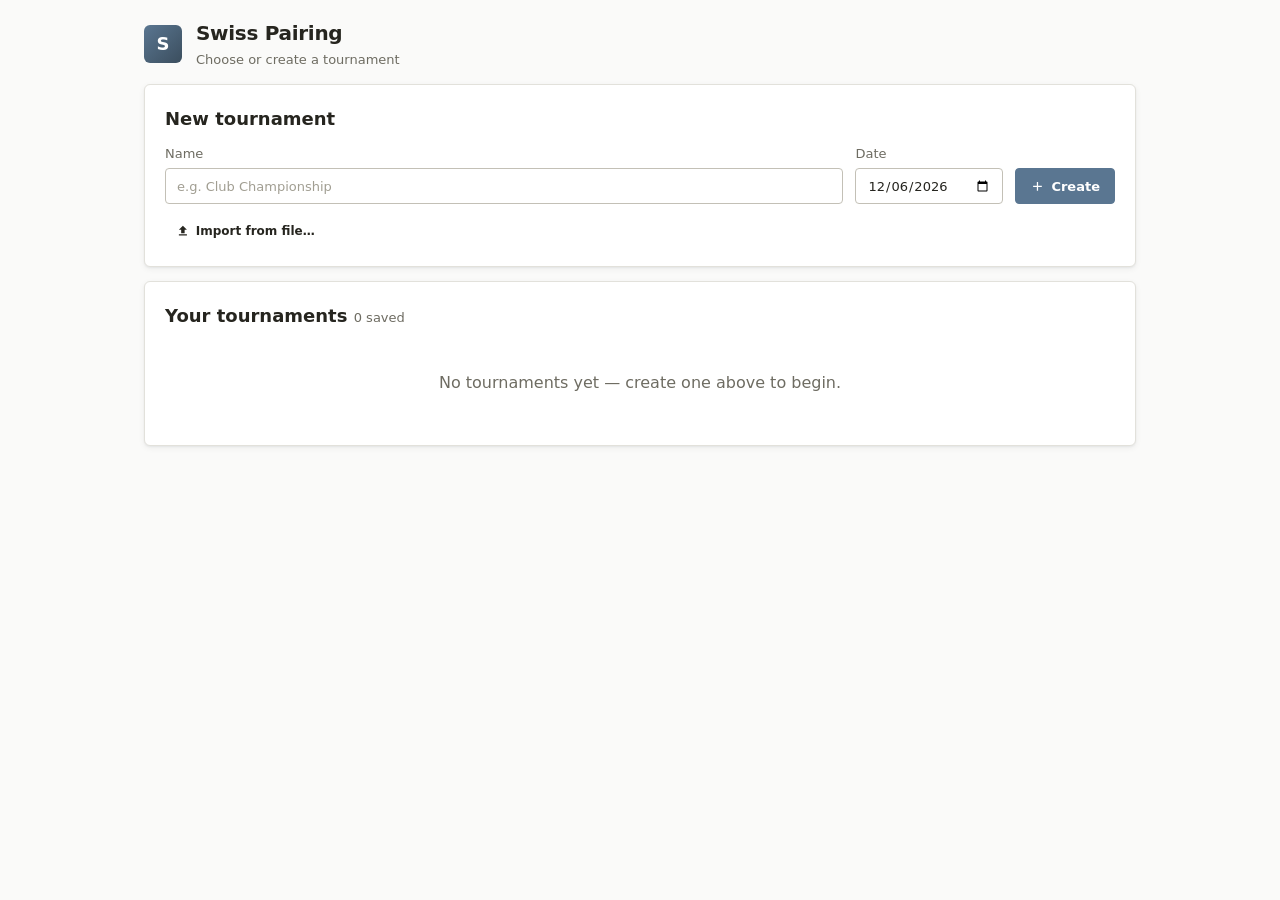
==== commit 6ab38180: "Integrate Google Material Symbols as inline SVG icons Vendors 20 Material Symbols/Icons glyphs (Apac" ====
--- a/index.html
+++ b/index.html
@@ -147,6 +147,9 @@
 .scorein{-moz-appearance:textfield;appearance:textfield}
 /* visually hidden but announced by screen readers (live status region) */
 .sr-only{position:absolute;width:1px;height:1px;padding:0;margin:-1px;overflow:hidden;clip:rect(0 0 0 0);white-space:nowrap;border:0}
+/* Material Symbols (inline SVG) — size to text, inherit button color */
+svg.mi{width:1.15em;height:1.15em;fill:currentColor;flex:0 0 auto;vertical-align:-0.18em}
+.resbtns button{display:inline-flex;align-items:center;justify-content:center;gap:3px}
 /* 16px controls on touch devices so iOS Safari doesn't auto-zoom on focus */
 @media (hover:none) and (pointer:coarse){
   input,select,textarea{font-size:16px!important}
@@ -382,6 +385,34 @@
 function shuffle(a){ for(let i=a.length-1;i>0;i--){ const j=Math.floor(Math.random()*(i+1)); [a[i],a[j]]=[a[j],a[i]]; } return a; }
 const fmtSpread = n => (n>0?"+":"")+n;
 
+/* Google Material Symbols / Icons, vendored as inline SVG paths (Apache 2.0,
+   https://fonts.google.com/icons). Inline SVG rather than the icon font: the
+   app is a single file, and a failed icon-font load would render raw ligature
+   text ("delete") inside buttons; SVG inherits currentColor and always draws. */
+const ICONS = {
+  arrow_back:    "M20 11H7.83l5.59-5.59L12 4l-8 8 8 8 1.41-1.41L7.83 13H20v-2z",
+  download:      "M19 9h-4V3H9v6H5l7 7 7-7zM5 18v2h14v-2H5z",
+  upload:        "M9 16h6v-6h4l-7-7-7 7h4v6zm-4 2h14v2H5v-2z",
+  add:           "M19 13h-6v6h-2v-6H5v-2h6V5h2v6h6v2z",
+  playlist_add:  "M14 10H2v2h12v-2zm0-4H2v2h12V6zm4 8v-4h-2v4h-4v2h4v4h2v-4h4v-2h-4zM2 16h8v-2H2v2z",
+  edit:          "M3 17.25V21h3.75L17.81 9.94l-3.75-3.75L3 17.25zM20.71 7.04c.39-.39.39-1.02 0-1.41l-2.34-2.34c-.39-.39-1.02-.39-1.41 0l-1.83 1.83 3.75 3.75 1.83-1.83z",
+  delete:        "M6 19c0 1.1.9 2 2 2h8c1.1 0 2-.9 2-2V7H6v12zM19 4h-3.5l-1-1h-5l-1 1H5v2h14V4z",
+  print:         "M19 8H5c-1.66 0-3 1.34-3 3v6h4v4h12v-4h4v-6c0-1.66-1.34-3-3-3zm-3 11H8v-5h8v5zm3-7c-.55 0-1-.45-1-1s.45-1 1-1 1 .45 1 1-.45 1-1 1zm-1-9H6v4h12V3z",
+  content_copy:  "M16 1H4c-1.1 0-2 .9-2 2v14h2V3h12V1zm3 4H8c-1.1 0-2 .9-2 2v14c0 1.1.9 2 2 2h11c1.1 0 2-.9 2-2V7c0-1.1-.9-2-2-2zm0 16H8V7h11v14z",
+  swap_horiz:    "M6.99 11L3 15l3.99 4v-3H14v-2H6.99v-3zM21 9l-3.99-4v3H10v2h7.01v3L21 9z",
+  check:         "M9 16.17L4.83 12l-1.42 1.41L9 19 21 7l-1.41-1.41z",
+  arrow_upward:  "M4 12l1.41 1.41L11 7.83V20h2V7.83l5.58 5.59L20 12l-8-8-8 8z",
+  arrow_downward:"M20 12l-1.41-1.41L13 16.17V4h-2v12.17l-5.58-5.59L4 12l8 8 8-8z",
+  close:         "M19 6.41L17.59 5 12 10.59 6.41 5 5 6.41 10.59 12 5 17.59 6.41 19 12 13.41 17.59 19 19 17.59 13.41 12z",
+  delete_sweep:  "M15 16h4v2h-4v-2zm0-8h7v2h-7V8zm0 4h6v2h-6v-2zM3 18c0 1.1.9 2 2 2h6c1.1 0 2-.9 2-2V8H3v10zM14 5h-3l-1-1H6L5 5H2v2h12V5z",
+  restart_alt:   "M12 5V2L8 6l4 4V7c3.31 0 6 2.69 6 6 0 2.97-2.17 5.43-5 5.91v2.02c3.95-.49 7-3.85 7-7.93 0-4.42-3.58-8-8-8zm-6 8c0-1.65.67-3.15 1.76-4.24L6.34 7.34C4.9 8.79 4 10.79 4 13c0 4.08 3.05 7.44 7 7.93v-2.02c-2.83-.48-5-2.94-5-5.91z",
+  description:   "M14 2H6c-1.1 0-1.99.9-1.99 2L4 20c0 1.1.89 2 1.99 2H18c1.1 0 2-.9 2-2V8l-6-6zm2 16H8v-2h8v2zm0-4H8v-2h8v2zm-3-5V3.5L18.5 9H13z",
+  folder_open:   "M20 6h-8l-2-2H4c-1.1 0-1.99.9-1.99 2L2 18c0 1.1.9 2 2 2h16c1.1 0 2-.9 2-2V8c0-1.1-.9-2-2-2zm0 12H4V8h16v10z",
+  chevron_left:  "M15.41 7.41L14 6l-6 6 6 6 1.41-1.41L10.83 12z",
+  chevron_right: "M10 6L8.59 7.41 13.17 12l-4.58 4.59L10 18l6-6z",
+};
+const icon = n => `<svg class="mi" viewBox="0 0 24 24" aria-hidden="true" focusable="false"><path d="${ICONS[n]}"/></svg>`;
+
 /* tiebreak definitions */
 const TB_DEFS = {
   spread:     {label:"Cumulative spread", title:"Sum of point margins (Scrabble-style)"},
@@ -881,7 +912,7 @@
     <div style="font-weight:var(--weight-semibold);margin-bottom:6px">Copy results</div>
     <div class="note" style="margin-bottom:8px">Automatic copy was blocked here — select all and copy (Ctrl/Cmd + C).</div>
     <textarea readonly rows="12" style="width:100%;font-family:var(--font-mono)"></textarea>
-    <div class="row" style="justify-content:flex-end;margin-top:10px"><button class="btn primary sm" data-close>Done</button></div>
+    <div class="row" style="justify-content:flex-end;margin-top:10px"><button class="btn primary sm" data-close>${icon("check")} Done</button></div>
   </div>`;
   const ta=ov.querySelector("textarea"); ta.value=text;
   const done=ov.querySelector("[data-close]");
@@ -934,9 +965,9 @@
         <div class="sdt">${fmtDate(s.created)} · ${nP} player${nP===1?"":"s"} · ${nR} round${nR===1?"":"s"}</div>
       </div>
       <div class="sact">
-        <button class="btn primary sm" data-sopen="${s.id}">Open</button>
-        <button class="btn ghost sm" data-srename="${s.id}">Rename</button>
-        <button class="btn danger sm" data-sdel="${s.id}">Delete</button>
+        <button class="btn primary sm" data-sopen="${s.id}">${icon("folder_open")} Open</button>
+        <button class="btn ghost sm" data-srename="${s.id}" aria-label="Rename ${esc(s.name)}" title="Rename">${icon("edit")}</button>
+        <button class="btn danger sm" data-sdel="${s.id}" aria-label="Delete ${esc(s.name)}" title="Delete">${icon("delete")}</button>
       </div>
     </div>`;
   }).join("");
@@ -947,10 +978,10 @@
     <div class="row" style="align-items:flex-end;gap:12px">
       <label class="fld" style="flex:1;min-width:180px">Name<input id="newName" placeholder="e.g. Club Championship"></label>
       <label class="fld">Date<input id="newDate" type="date" value="${today}"></label>
-      <button class="btn primary" id="createSess">Create</button>
+      <button class="btn primary" id="createSess">${icon("add")} Create</button>
     </div>
     <div class="row" style="margin-top:12px">
-      <button class="btn ghost sm" id="welImport">Import from file…</button>
+      <button class="btn ghost sm" id="welImport">${icon("upload")} Import from file…</button>
     </div>
   </div>
   <div class="card">
@@ -971,9 +1002,9 @@
       <td class="num">${s.wins}-${s.losses}${s.draws?("-"+s.draws):""}${s.byes?` <span class="pill">(${s.byes}b)</span>`:""}</td>
       <td class="row" style="gap:4px;justify-content:flex-end">
         <button class="btn ghost sm" data-act="bye" data-id="${p.id}" title="request a half-point bye next round">${p.byeRequest?"Cancel bye":"Bye"}</button>
-        <button class="btn ghost sm" data-act="edit" data-id="${p.id}" title="edit name / rating">Edit</button>
+        <button class="btn ghost sm" data-act="edit" data-id="${p.id}" aria-label="Edit ${esc(p.name)}" title="Edit name / rating">${icon("edit")}</button>
         <button class="btn ghost sm" data-act="toggle" data-id="${p.id}">${wd?"Reinstate":"Withdraw"}</button>
-        <button class="btn danger sm" data-act="del" data-id="${p.id}" aria-label="Delete ${esc(p.name)}" title="Delete ${esc(p.name)}">✕</button>
+        <button class="btn danger sm" data-act="del" data-id="${p.id}" aria-label="Delete ${esc(p.name)}" title="Delete ${esc(p.name)}">${icon("delete")}</button>
       </td></tr>`;
   }).join("");
   return `
@@ -982,12 +1013,12 @@
     <div class="row">
       <input id="pName" placeholder="Player name" style="flex:1;min-width:160px">
       <input id="pRating" type="number" placeholder="Rating">
-      <button class="btn primary" id="addPlayer">Add</button>
+      <button class="btn primary" id="addPlayer">${icon("add")} Add</button>
     </div>
     <hr class="sep">
     <h2>Bulk add <span class="hint">one per line — “Name” or “Name, rating”</span></h2>
     <textarea id="bulk" rows="4" style="width:100%" placeholder="Alice, 1750&#10;Bob, 1600&#10;Carol"></textarea>
-    <div class="row" style="margin-top:8px"><button class="btn" id="bulkAdd">Add all</button></div>
+    <div class="row" style="margin-top:8px"><button class="btn" id="bulkAdd">${icon("playlist_add")} Add all</button></div>
   </div>
   <div class="card">
     <h2>Roster <span class="hint">${state.players.length} player(s)</span></h2>
@@ -1059,7 +1090,7 @@
   } else {
     const b=(w,lbl,al)=>`<button class="${r.winner===w?'on':''}" aria-pressed="${r.winner===w}" aria-label="${al}" data-act="res" data-r="${rIdx}" data-p="${pIdx}" data-win="${w}">${lbl}</button>`;
     ctrl = `<div class="ctrl"><div class="resbtns">
-      ${b("p1","◀ Win",esc(pname(pg.p1))+" wins")}${cfg.drawAllowed?b("draw","Draw","Draw"):""}${b("p2","Win ▶",esc(pname(pg.p2))+" wins")}
+      ${b("p1",icon("chevron_left")+"Win",esc(pname(pg.p1))+" wins")}${cfg.drawAllowed?b("draw","Draw","Draw"):""}${b("p2","Win"+icon("chevron_right"),esc(pname(pg.p2))+" wins")}
     </div></div>`;
   }
   const optS=(v,lbl)=>`<option value="${v}" ${v===sm?"selected":""}>${lbl}</option>`;
@@ -1090,10 +1121,10 @@
   const shown = state._viewRound||cur;
   const adjustable = cur>0 && shown===cur &&
     state.rounds[cur-1].pairings.some(pairingResultEmpty);
-  if(adjustable) head += `<button class="btn ghost" id="adjPairs">${state._editPairs?"Done adjusting":"Adjust pairings"}</button>`;
+  if(adjustable) head += `<button class="btn ghost" id="adjPairs">${state._editPairs?icon("check")+" Done adjusting":icon("swap_horiz")+" Adjust pairings"}</button>`;
   if(cur>0){
-    head += `<button class="btn ghost" id="printR">Print</button>`;
-    head += `<button class="btn danger" id="delRound">Delete last round</button>`;
+    head += `<button class="btn ghost" id="printR" aria-label="Print pairings" title="Print">${icon("print")}</button>`;
+    head += `<button class="btn danger" id="delRound">${icon("delete")} Delete last round</button>`;
   }
   head += `</div>`;
   if(cur>0){
@@ -1102,7 +1133,7 @@
     head += `<div class="toolbar copybar">
       <span class="pill">Copy results up to</span>
       <select id="copyUpto" aria-label="copy results up to this match">${opts}</select>
-      <button class="btn sm" id="copyBtn">Copy to clipboard</button>
+      <button class="btn sm" id="copyBtn">${icon("content_copy")} Copy</button>
     </div>`;
   }
   if(state._flash){ head += `<div class="banner ${state._flash.type}">${esc(state._flash.msg)}</div>`; state._flash=null; }
@@ -1145,11 +1176,13 @@
     </tr>`;
   }).join("");
   const orderTxt = ["Points", ...order.map(k=>TB_DEFS[k].label)].join(" → ");
+  const complete = state.rounds.length>0 && state.rounds.every(roundComplete);
   return `<div class="card">
     <div class="toolbar">
       <h2 style="margin:0">Standings</h2><div class="spacer" style="flex:1"></div>
-      <button class="btn ghost sm" id="csvStand">Export CSV</button>
-      <button class="btn ghost sm" id="printS">Print</button>
+      <button class="btn ghost sm" id="texReport" ${complete?"":"disabled"} title="${complete?"Download a LaTeX (.tex) final report: standings + per-player records (compile with Overleaf or pdflatex)":"Finish all rounds to enable the final report"}">${icon("description")} Report (.tex)</button>
+      <button class="btn ghost sm" id="csvStand">${icon("download")} CSV</button>
+      <button class="btn ghost sm" id="printS" aria-label="Print standings" title="Print">${icon("print")}</button>
     </div>
     <div class="cxwrap"><table><thead><tr>
       <th class="rank">#</th><th>Player</th><th class="num">Pts</th><th class="num">W-L</th>${head}
@@ -1193,8 +1226,8 @@
   }).join("");
   return `<div class="card">
     <div class="toolbar"><h2 style="margin:0">Crosstable</h2><div class="spacer" style="flex:1"></div>
-      <button class="btn ghost sm" id="csvCross">Export CSV</button>
-      <button class="btn ghost sm" id="printC">Print</button></div>
+      <button class="btn ghost sm" id="csvCross">${icon("download")} CSV</button>
+      <button class="btn ghost sm" id="printC" aria-label="Print crosstable" title="Print">${icon("print")}</button></div>
     <div class="cxwrap"><table class="cx"><thead><tr>
       <th>No</th><th>Player</th><th class="num">Rtg</th>${rhead}<th class="num">Pts</th>
     </tr></thead><tbody>${rows}</tbody></table></div>
@@ -1211,12 +1244,12 @@
   const tbItems = order.map((k,i)=>`<div class="tbitem">
       <span class="ord">${i+1}</span><span class="nm" title="${esc(TB_DEFS[k].title)}">${TB_DEFS[k].label}</span>
       <span class="arrows">
-        <button class="btn ghost sm" data-tbmove="up" data-k="${k}" ${i===0?"disabled":""} aria-label="Move ${TB_DEFS[k].label} up">↑</button>
-        <button class="btn ghost sm" data-tbmove="down" data-k="${k}" ${i===order.length-1?"disabled":""} aria-label="Move ${TB_DEFS[k].label} down">↓</button>
-        <button class="btn danger sm" data-tbremove="${k}" aria-label="Remove ${TB_DEFS[k].label} tiebreak">×</button>
+        <button class="btn ghost sm" data-tbmove="up" data-k="${k}" ${i===0?"disabled":""} aria-label="Move ${TB_DEFS[k].label} up" title="Move up">${icon("arrow_upward")}</button>
+        <button class="btn ghost sm" data-tbmove="down" data-k="${k}" ${i===order.length-1?"disabled":""} aria-label="Move ${TB_DEFS[k].label} down" title="Move down">${icon("arrow_downward")}</button>
+        <button class="btn danger sm" data-tbremove="${k}" aria-label="Remove ${TB_DEFS[k].label} tiebreak" title="Remove">${icon("close")}</button>
       </span></div>`).join("");
   const avail = Object.keys(TB_DEFS).filter(k=>!order.includes(k));
-  const tbAdd = avail.map(k=>`<button class="btn sm" data-tbadd="${k}">+ ${TB_DEFS[k].label}</button>`).join("");
+  const tbAdd = avail.map(k=>`<button class="btn sm" data-tbadd="${k}">${icon("add")} ${TB_DEFS[k].label}</button>`).join("");
   return `<div class="card">
     <h2>Tournament</h2>
     <div class="row" style="gap:14px">
@@ -1250,8 +1283,8 @@
     <hr class="sep">
     <h2>Danger zone</h2>
     <div class="row">
-      <button class="btn danger" id="resetRounds">Clear all rounds</button>
-      <button class="btn danger" id="resetAll">Reset tournament</button>
+      <button class="btn danger" id="resetRounds">${icon("delete_sweep")} Clear all rounds</button>
+      <button class="btn danger" id="resetAll">${icon("restart_alt")} Reset tournament</button>
     </div>
   </div>`;
 }
@@ -1391,6 +1424,7 @@
   if(activeTab==="standings"){
     if($("printS")) $("printS").onclick=()=>window.print();
     if($("csvStand")) $("csvStand").onclick=exportStandingsCSV;
+    if($("texReport")) $("texReport").onclick=exportLatexReport;
   }
   if(activeTab==="crosstable"){
     if($("printC")) $("printC").onclick=()=>window.print();
@@ -1465,6 +1499,110 @@
   });
   download((state.name||"tournament")+"-crosstable.csv",csvBuild([head,...rows]),"text/csv");
 }
+
+/* ---------------- Final report (LaTeX / .tex) ----------------
+   Emits LaTeX source for the end-of-event report: page 1 = final
+   standings (position / name / wins / spread); then one page per
+   player = their game-by-game record (round, W-L before, opponent,
+   spread, W-L after) with a W-L / total-spread summary row.
+   Compile with pdflatex (Overleaf, or a local TeX install) for a PDF.
+   Byes/absences follow the app's own accounting: they do not move the
+   W-L record but their spread still counts toward the total. */
+function latexEsc(s){
+  s = String(s ?? "");
+  const map = {'\\':'\\textbackslash{}','&':'\\&','%':'\\%','$':'\\$','#':'\\#',
+    '_':'\\_','{':'\\{','}':'\\}','~':'\\textasciitilde{}','^':'\\textasciicircum{}'};
+  let out=""; for(const ch of s){ out += (map[ch]!==undefined?map[ch]:ch); }
+  return out;
+}
+function texSpread(n){ n = Number(n)||0; return `$${n>0?"+":""}${n}$`; }
+function buildLatexReport(){
+  const {list} = standings();
+  const hasTies = list.some(e=> (e.s && e.s.draws) > 0);
+  const rec = (w,l,t)=> hasTies ? `${w}-${l}-${t}` : `${w}-${l}`;
+  const dateStr = fmtDate(state.created);
+  const O = [];
+  O.push("\\documentclass[11pt]{article}");
+  O.push("\\usepackage[utf8]{inputenc}");
+  O.push("\\usepackage[T1]{fontenc}");
+  O.push("\\usepackage[margin=2cm]{geometry}");
+  O.push("\\usepackage{longtable}");
+  O.push("\\usepackage{booktabs}");
+  O.push("\\usepackage{array}");
+  O.push("\\setlength{\\parindent}{0pt}");
+  O.push("");
+  O.push("\\begin{document}");
+  O.push("");
+  O.push("\\begin{center}");
+  O.push(`{\\LARGE\\bfseries ${latexEsc(state.name||"Tournament")}}\\\\[4pt]`);
+  O.push("{\\large Final Standings}\\\\[2pt]");
+  if(dateStr) O.push(`{\\small ${latexEsc(dateStr)}}`);
+  O.push("\\end{center}");
+  O.push("\\vspace{8pt}");
+  O.push("");
+  // Page 1 — final standings
+  O.push("\\begin{longtable}{@{}r l r r@{}}");
+  O.push("\\toprule");
+  O.push("\\# & Player & Wins & Spread\\\\");
+  O.push("\\midrule");
+  O.push("\\endfirsthead");
+  O.push("\\toprule");
+  O.push("\\# & Player & Wins & Spread\\\\");
+  O.push("\\midrule");
+  O.push("\\endhead");
+  O.push("\\bottomrule");
+  O.push("\\endlastfoot");
+  list.forEach((e,i)=>{
+    const s=e.s;
+    const nm = latexEsc(e.p.name) + (e.p.active===false ? " {\\small (wd)}" : "");
+    O.push(`${i+1} & ${nm} & ${s.wins} & ${texSpread(s.spread)}\\\\`);
+  });
+  O.push("\\end{longtable}");
+  O.push("");
+  // Pages 2+ — one per player, their game-by-game record
+  list.forEach(e=>{
+    const s=e.s;
+    const rows = (s.log||[]).filter(g=> ["game","bye","ffwin","ffloss","absent"].includes(g.kind));
+    if(!rows.length) return;
+    O.push("\\newpage");
+    O.push(`\\section*{${latexEsc(e.p.name)}}`);
+    O.push("\\begin{center}");
+    O.push("\\begin{tabular}{@{}r c l r c@{}}");
+    O.push("\\toprule");
+    O.push("Game & W-L (before) & Opponent & Spread & W-L (after)\\\\");
+    O.push("\\midrule");
+    let w=0,l=0,t=0;
+    rows.forEach(g=>{
+      const before = rec(w,l,t);
+      if(g.kind==="game"){ if(g.result==="W") w++; else if(g.result==="L") l++; else t++; }
+      else if(g.kind==="ffwin") w++;
+      else if(g.kind==="ffloss") l++;
+      const after = rec(w,l,t);
+      let opp;
+      if(g.kind==="bye") opp = "Bye" + (g.byeType==="half"?" ($\\frac{1}{2}$)":g.byeType==="zero"?" (0)":"");
+      else if(g.kind==="ffwin"||g.kind==="ffloss") opp = latexEsc(pname(g.oppReal))+" (forfeit)";
+      else if(g.kind==="absent") opp = "(absent)";
+      else opp = latexEsc(pname(g.oppId));
+      O.push(`${g.round} & ${before} & ${opp} & ${texSpread(g.spread)} & ${after}\\\\`);
+    });
+    O.push("\\midrule");
+    O.push(`\\multicolumn{3}{@{}r}{\\textbf{Total}} & \\textbf{${texSpread(s.spread)}} & \\textbf{${rec(w,l,t)}}\\\\`);
+    O.push("\\bottomrule");
+    O.push("\\end{tabular}");
+    O.push("\\end{center}");
+    O.push("");
+  });
+  O.push("\\end{document}");
+  return O.join("\n");
+}
+function exportLatexReport(){
+  const fname = (state.name||"tournament").replace(/[^\w.-]+/g,"_")+"-report.tex";
+  download(fname, buildLatexReport(), "application/x-tex;charset=utf-8");
+}
+// decorate the static header buttons (they live outside the render templates)
+document.getElementById("btnSessions").innerHTML = icon("arrow_back")+" Tournaments";
+document.getElementById("btnExport").innerHTML = icon("download")+" Export";
+document.getElementById("btnImport").innerHTML = icon("upload")+" Import";
 document.getElementById("btnSessions").onclick=closeSession;
 document.getElementById("btnExport").onclick=()=>{ if(state) download((state.name||"tournament")+".json",JSON.stringify(state,null,2)); };
 document.getElementById("btnImport").onclick=()=>document.getElementById("fileImport").click();
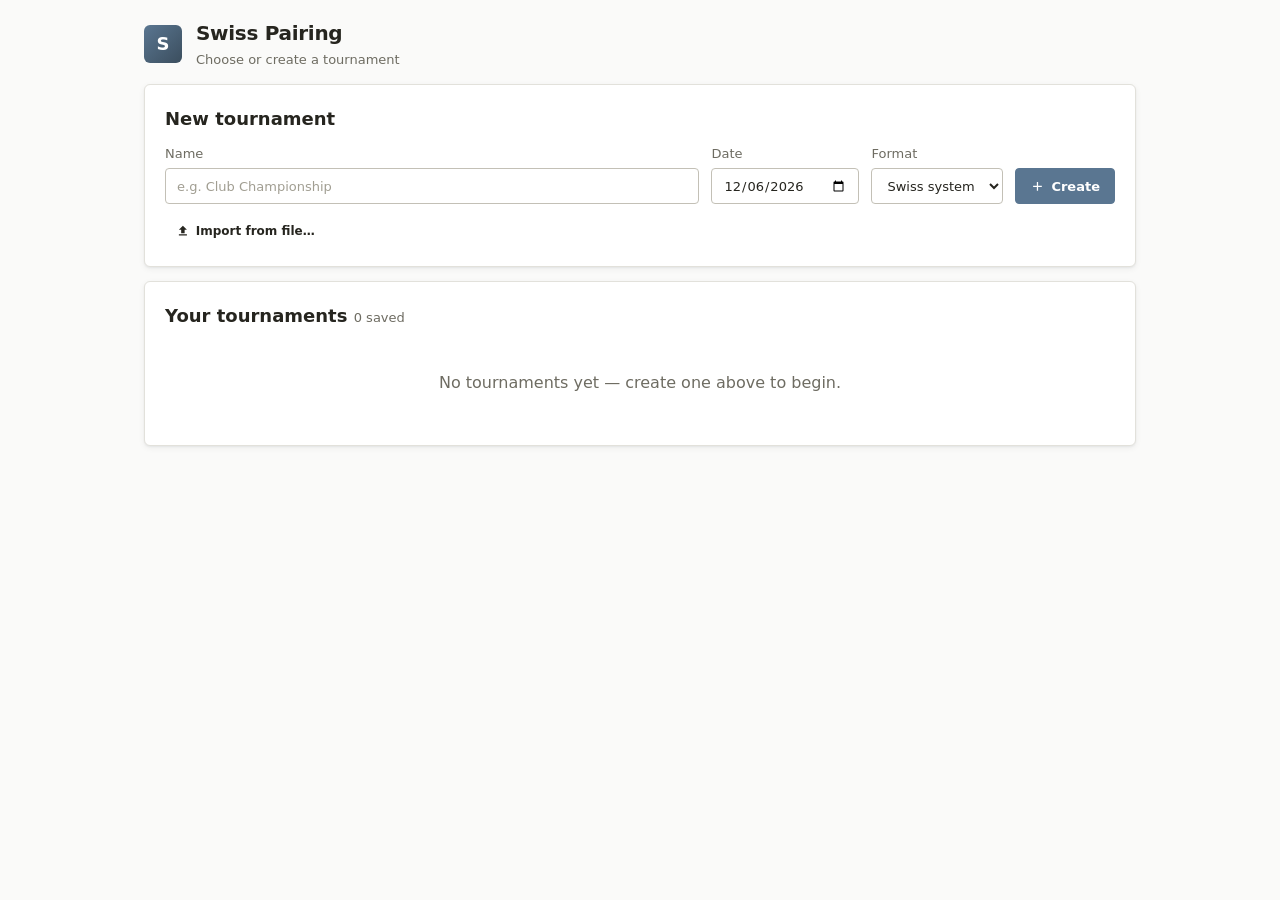
==== commit 368fba0a: "Telegram Mini App wiring, round-robin format, fixed pairings Telegram (@gamepairingbot): - Bot confi" ====
--- a/index.html
+++ b/index.html
@@ -4,21 +4,41 @@
 <meta charset="UTF-8">
 <meta name="viewport" content="width=device-width, initial-scale=1.0">
 <!-- Hardening: no external connections except the design-system fonts; blocks exfiltration even if markup injection were ever possible. -->
-<meta http-equiv="Content-Security-Policy" content="default-src 'none'; script-src 'unsafe-inline'; style-src 'self' 'unsafe-inline' https://fonts.googleapis.com; font-src https://fonts.gstatic.com; img-src 'self' data:; base-uri 'none'; form-action 'none'">
+<meta http-equiv="Content-Security-Policy" content="default-src 'none'; script-src 'unsafe-inline' https://telegram.org; style-src 'self' 'unsafe-inline' https://fonts.googleapis.com; font-src https://fonts.gstatic.com; img-src 'self' data:; base-uri 'none'; form-action 'none'">
 <meta name="description" content="Swiss-system tournament pairing manager — pairings, results, FIDE-verified tiebreaks, standings and crosstable. Runs entirely in your browser.">
 <title>Swiss Pairing — Tournament Manager</title>
 <link rel="icon" href="data:image/svg+xml,%3Csvg xmlns='http://www.w3.org/2000/svg' viewBox='0 0 64 64'%3E%3Crect width='64' height='64' rx='14' fill='%23496175'/%3E%3Ctext x='32' y='44' font-family='Arial,Helvetica,sans-serif' font-size='36' font-weight='800' fill='%23fff' text-anchor='middle'%3ES%3C/text%3E%3C/svg%3E">
 
-<!-- Set the theme from the OS color scheme BEFORE first paint (no FOUC).
+<!-- Theme BEFORE first paint (no FOUC): OS scheme immediately, then the
+     Telegram Mini App bridge loads ASYNC (never parser-blocking — an
+     unreachable telegram.org must not stall first paint) and, inside the
+     Telegram webview, takes over the theme and wires up the app.
      Accent is left unset → Halcyon defaults to "slate". -->
 <script>
   (function () {
+    var setTheme = function (dark) {
+      document.documentElement.setAttribute("data-theme", dark ? "dark" : "light");
+    };
     var mq = matchMedia("(prefers-color-scheme: dark)");
-    var set = function () {
-      document.documentElement.setAttribute("data-theme", mq.matches ? "dark" : "light");
+    setTheme(mq.matches);
+    mq.addEventListener && mq.addEventListener("change", function () {
+      if (!window.__tgThemed) setTheme(mq.matches);
+    });
+    var s = document.createElement("script");
+    s.src = "https://telegram.org/js/telegram-web-app.js";
+    s.onload = function () {
+      var tg = window.Telegram && window.Telegram.WebApp;
+      if (!(tg && tg.platform && tg.platform !== "unknown")) return; // plain browser: stay on OS theme
+      var tgTheme = function () { try { setTheme(tg.colorScheme === "dark"); } catch (e) {} };
+      window.__tgThemed = true;
+      tgTheme();
+      try { tg.onEvent && tg.onEvent("themeChanged", tgTheme); } catch (e) {}
+      try { tg.ready && tg.ready(); } catch (e) {}
+      try { tg.expand && tg.expand(); } catch (e) {}
+      // score entry scrolls; don't let a swipe minimize the app mid-round
+      try { tg.disableVerticalSwipes && tg.disableVerticalSwipes(); } catch (e) {}
     };
-    set();
-    mq.addEventListener && mq.addEventListener("change", set);
+    document.head.appendChild(s);
   })();
 </script>
 
@@ -240,6 +260,7 @@
 const DEFAULT_SETTINGS = {
   totalRounds: 6,
   limitRounds: false,     // cap the number of rounds? (off => generate freely)
+  format: "swiss",        // swiss | roundrobin
   round1: "fold",         // fold | adjacent | random
   trackSpread: true,      // Scrabble-style point margins
   drawAllowed: true,
@@ -294,6 +315,7 @@
       }),
     };
     if(Array.isArray(r.byeRequests)) rd.byeRequests = r.byeRequests.map(x=>num(x,0));
+    if(Array.isArray(r.rrField)) rd.rrField = r.rrField.map(x=>num(x,0));
     return rd;
   });
   const settings = {...DEFAULT_SETTINGS, ...(t.settings && typeof t.settings==="object" ? t.settings : {})};
@@ -301,9 +323,14 @@
   settings.byePoints = num(settings.byePoints, DEFAULT_SETTINGS.byePoints);
   settings.byeSpread = num(settings.byeSpread, DEFAULT_SETTINGS.byeSpread);
   settings.round1 = ({fold:1,adjacent:1,random:1})[settings.round1] ? settings.round1 : "fold";
+  settings.format = ({swiss:1,roundrobin:1})[settings.format] ? settings.format : "swiss";
   settings.tbOrder = Array.isArray(settings.tbOrder) ? settings.tbOrder.map(String) : null;
   ["trackSpread","drawAllowed","firstBalance","limitRounds"].forEach(k=> settings[k] = !!settings[k]);
+  const exceptions = (Array.isArray(t.exceptions)?t.exceptions:[])
+    .map(x=>({round:num(x&&x.round,0), p1:num(x&&x.p1,0), p2:num(x&&x.p2,0)}))
+    .filter(x=>x.round>=1 && x.p1>0 && x.p2>0 && x.p1!==x.p2);
   return {
+    exceptions,
     id: t.id==null ? null : num(t.id, null),
     name: String(t.name || "My Tournament"),
     created: num(t.created, Date.now()),
@@ -353,9 +380,10 @@
   catch(e){ saveFailed = true; }
 }
 
-function createSession(name, dateVal){
+function createSession(name, dateVal, format){
   const created = dateVal ? new Date(dateVal+"T00:00:00").getTime() : Date.now();
   const s = normalizeSession({id: store.nextSessionId++, name:(name||"").trim()||"Untitled tournament", created, updated:created});
+  if(format==="roundrobin" || format==="swiss") s.settings.format = format;
   store.sessions.push(s);
   store.currentId = s.id; state = s; activeTab = "players";
   save(); render();
@@ -711,6 +739,79 @@
   return null;
 }
 
+/* ---------------- Round robin (circle method) ----------------
+   Classic rotation: fix one entrant, rotate the rest. Odd fields get a null
+   slot = bye, so over one full cycle every player byes exactly once and the
+   bye alternates through the field. */
+function roundRobinSchedule(ids){
+  const arr = ids.slice();
+  if(arr.length%2===1) arr.push(null);
+  const n = arr.length, half = n/2, roundsN = n-1;
+  const fixed = arr[0]; let rest = arr.slice(1);
+  const out = [];
+  for(let r=0;r<roundsN;r++){
+    const cur = [fixed, ...rest], pairs = [];
+    for(let i=0;i<half;i++) pairs.push([cur[i], cur[n-1-i]]);
+    out.push(pairs);
+    rest.unshift(rest.pop());
+  }
+  return out;
+}
+const pairKey = (a,b)=> (a==null||b==null) ? null : Math.min(a,b)+"-"+Math.max(a,b);
+// fixed-opponent exceptions applicable to a round, among the given player ids
+function forcedPairsFor(roundNum, idSet){
+  return (state.exceptions||[]).filter(x=>x.round===roundNum && idSet.has(x.p1) && idSet.has(x.p2));
+}
+/* Emit the round-robin round for roundNum over the given field (ALL active
+   players, including any sitting out on a requested bye — the schedule must
+   not change shape when someone skips a round). Exceptions pick WHICH base
+   round is played now (each pair meets in exactly one base round, so forcing
+   a pair = playing its base round); base rounds whose pairs were already
+   played are skipped so the rotation self-heals over the cycle. */
+function roundRobinRound(roundNum, field){
+  const ids = field.map(p=>p.id).sort((a,b)=>a-b);
+  const sched = roundRobinSchedule(ids);
+  const cycle = sched.length;
+  if(!cycle) return {pairs:[], byePlayer:null, forcedConflict:false, ids};
+  const playedPairs = new Set();
+  state.rounds.forEach(rd=>rd.pairings.forEach(pg=>{ const k=pairKey(pg.p1,pg.p2); if(k) playedPairs.add(k); }));
+  const roundHasPlayed = i => sched[i].some(([a,b])=>{ const k=pairKey(a,b); return k && playedPairs.has(k); });
+  let idx = (roundNum-1) % cycle;
+  let chosen = false, forcedConflict = false;
+  const forced = forcedPairsFor(roundNum, new Set(ids));
+  if(forced.length){
+    const idxs = [...new Set(forced.map(x=> sched.findIndex(rp=> rp.some(([a,b])=> pairKey(a,b)===pairKey(x.p1,x.p2)))))];
+    if(idxs.length===1 && idxs[0]>=0){
+      if(forced.some(x=>playedPairs.has(pairKey(x.p1,x.p2)))){
+        // its base round was already consumed — forcing would replay old games
+        flash("That fixed pairing has already been played this cycle — using the regular schedule.","warn");
+        forcedConflict = true;
+      } else {
+        idx = idxs[0]; chosen = true;
+        const forcedKeys = new Set(forced.map(x=>pairKey(x.p1,x.p2)));
+        const sideRepeat = sched[idx].some(([a,b])=>{
+          const k = pairKey(a,b); return k && !forcedKeys.has(k) && playedPairs.has(k);
+        });
+        if(sideRepeat) flash("Honouring a fixed pairing this round also repeats a match that was already played.","warn");
+      }
+    } else {
+      flash("Fixed pairings for this round can't all happen in one round-robin round — using the regular schedule.","warn");
+      forcedConflict = true;
+    }
+  }
+  if(!chosen && roundHasPlayed(idx)){
+    const alt = sched.findIndex((_,i)=>!roundHasPlayed(i));
+    if(alt>=0) idx = alt;
+  }
+  const pairs = []; let byePlayer = null;
+  sched[idx].forEach(([a,b])=>{
+    if(a==null) byePlayer = byId(b);
+    else if(b==null) byePlayer = byId(a);
+    else pairs.push([byId(a), byId(b)]);
+  });
+  return {pairs, byePlayer, forcedConflict, ids};
+}
+
 function generateNextRound(){
   // hard guard: never pair on incomplete data — a pending game in ANY round
   // drops points from seeding and its pair from the rematch-avoidance set
@@ -728,28 +829,68 @@
   const requested = active.filter(p=>p.byeRequest);
   active = active.filter(p=>!p.byeRequest);
 
-  if(roundNum===1){
-    if(cfg.round1==="random") shuffle(active);
-    else active.sort((a,b)=>(b.rating||0)-(a.rating||0) || a.name.localeCompare(b.name));
+  let byePlayer=null;
+  let pairs;
+  let forcedConflict=false;
+  const extraByes=[];
+  if(cfg.format==="roundrobin"){
+    // schedule over the FULL field (bye-requesters included) so a one-round
+    // sit-out never changes the rotation; the requester's scheduled opponent
+    // gets a bye for that round instead
+    const fieldPlayers = active.concat(requested);
+    const rr = roundRobinRound(roundNum, fieldPlayers);
+    forcedConflict = rr.forcedConflict;
+    byePlayer = rr.byePlayer;
+    const reqIds = new Set(requested.map(p=>p.id));
+    pairs = [];
+    rr.pairs.forEach(([a,b])=>{
+      const aOut=reqIds.has(a.id), bOut=reqIds.has(b.id);
+      if(aOut && bOut) return;             // both sit out; their half-bye rows come from `requested`
+      if(aOut) extraByes.push(b);
+      else if(bOut) extraByes.push(a);
+      else pairs.push([a,b]);
+    });
+    if(byePlayer && reqIds.has(byePlayer.id)) byePlayer=null;
+    // a genuine field change (withdrawal/reinstate/add) rebuilds the rotation —
+    // warn once, since some pairs may now repeat while others wait longer
+    const prev = state.rounds.length ? state.rounds[state.rounds.length-1].rrField : null;
+    if(prev && JSON.stringify(prev)!==JSON.stringify(rr.ids))
+      flash("The field changed since last round — the round-robin schedule was rebuilt; some matchups may repeat or shift.","warn");
+    state._rrField = rr.ids;
   } else {
-    active.sort((a,b)=> S[b.id].points-S[a.id].points ||
-      (cfg.trackSpread? S[b.id].spread-S[a.id].spread:0) ||
-      (b.rating||0)-(a.rating||0));
-  }
-
-  let byePlayer=null;
-  if(active.length%2===1){ byePlayer=pickBye(active,S); active=active.filter(p=>p!==byePlayer); }
-
-  let pairs;
-  if(roundNum===1 && cfg.round1==="fold" && active.length){
-    pairs = foldPair(active);
-  } else if(active.length){
-    pairs = matchPairs(active,S,false);
-    if(!pairs){
-      pairs = matchPairs(active,S,true);
-      if(pairs) flash("Some rematches were unavoidable this round.","warn");
+    if(roundNum===1){
+      if(cfg.round1==="random") shuffle(active);
+      else active.sort((a,b)=>(b.rating||0)-(a.rating||0) || a.name.localeCompare(b.name));
+    } else {
+      active.sort((a,b)=> S[b.id].points-S[a.id].points ||
+        (cfg.trackSpread? S[b.id].spread-S[a.id].spread:0) ||
+        (b.rating||0)-(a.rating||0));
     }
-  } else pairs = [];
+
+    // fixed-opponent exceptions: seat these pairs first, pair the rest normally
+    const forced = forcedPairsFor(roundNum, new Set(active.map(p=>p.id)));
+    const forcedIds = new Set(); const forcedPairs = [];
+    forced.forEach(x=>{
+      if(forcedIds.has(x.p1) || forcedIds.has(x.p2)) return; // player fixed twice — post-check flags it
+      forcedIds.add(x.p1); forcedIds.add(x.p2);
+      forcedPairs.push([byId(x.p1), byId(x.p2)]);
+    });
+    active = active.filter(p=>!forcedIds.has(p.id));
+
+    if(active.length%2===1){ byePlayer=pickBye(active,S); active=active.filter(p=>p!==byePlayer); }
+
+    if(roundNum===1 && cfg.round1==="fold" && active.length){
+      pairs = foldPair(active);
+    } else if(active.length){
+      pairs = matchPairs(active,S,false);
+      if(!pairs){
+        pairs = matchPairs(active,S,true);
+        if(pairs) flash("Some rematches were unavoidable this round.","warn");
+      }
+    } else pairs = [];
+    if(pairs) pairs = forcedPairs.concat(pairs);
+    else if(forcedPairs.length && !active.length) pairs = forcedPairs;
+  }
   if(!pairs){ alert("Could not generate pairings."); return; }
 
   const pairings = pairs.map(pr=>{
@@ -760,14 +901,26 @@
   // top boards first
   pairings.sort((x,y)=> (S[y.p1].points+S[y.p2].points) - (S[x.p1].points+S[x.p2].points));
   if(byePlayer) pairings.push({p1:byePlayer.id, p2:null, result:{byeType:"pairing"}});
+  extraByes.forEach(p=> pairings.push({p1:p.id, p2:null, result:{byeType:"pairing"}}));
   requested.forEach(p=> pairings.push({p1:p.id, p2:null, result:{byeType:"half"}}));
   pairings.forEach((pg,i)=>pg.table=i+1);
+
+  // surface any fixed pairing for this round that could not be honoured —
+  // unless the RR generator already flashed a more specific conflict message
+  const wanted = (state.exceptions||[]).filter(x=>x.round===roundNum);
+  if(wanted.length && !forcedConflict){
+    const got = new Set(pairings.filter(pg=>pg.p2!=null).map(pg=>pairKey(pg.p1,pg.p2)));
+    const missed = wanted.filter(x=>!got.has(pairKey(x.p1,x.p2)));
+    if(missed.length) flash(`Fixed pairing not applied this round: ${missed.map(x=>pname(x.p1)+" vs "+pname(x.p2)).join(", ")} (player withdrawn, on a bye, or conflicting fixes).`,"warn");
+  }
 
   // clear bye requests now they're satisfied; remember them on the round so
   // deleting the round restores them (regeneration honours them again)
   requested.forEach(p=> delete p.byeRequest);
 
-  state.rounds.push({number:roundNum, pairings, byeRequests: requested.map(p=>p.id)});
+  const newRound = {number:roundNum, pairings, byeRequests: requested.map(p=>p.id)};
+  if(state._rrField){ newRound.rrField = state._rrField; delete state._rrField; }
+  state.rounds.push(newRound);
   activeTab="pairings"; state._viewRound=null; delete state._editPairs; save(); render();
 }
 
@@ -978,6 +1131,9 @@
     <div class="row" style="align-items:flex-end;gap:12px">
       <label class="fld" style="flex:1;min-width:180px">Name<input id="newName" placeholder="e.g. Club Championship"></label>
       <label class="fld">Date<input id="newDate" type="date" value="${today}"></label>
+      <label class="fld">Format
+        <select id="newFormat"><option value="swiss">Swiss system</option><option value="roundrobin">Round robin</option></select>
+      </label>
       <button class="btn primary" id="createSess">${icon("add")} Create</button>
     </div>
     <div class="row" style="margin-top:12px">
@@ -1135,6 +1291,27 @@
       <select id="copyUpto" aria-label="copy results up to this match">${opts}</select>
       <button class="btn sm" id="copyBtn">${icon("content_copy")} Copy</button>
     </div>`;
+  }
+  // fixed-opponent exceptions: force a pair to meet in a chosen future round
+  {
+    const activeP = state.players.filter(p=>p.active!==false);
+    const exList = state.exceptions||[];
+    if(activeP.length>=2 || exList.length){
+      const optsFor = sel => activeP.map((p,i)=>`<option value="${p.id}" ${i===sel?"selected":""}>${esc(p.name)}</option>`).join("");
+      head += `<div class="toolbar copybar">
+        <span class="pill">Fix a pairing: round</span>
+        <input id="exRound" type="number" min="${cur+1}" value="${cur+1}" style="width:64px" aria-label="round number">
+        <select id="exP1" aria-label="first player">${optsFor(0)}</select>
+        <span class="pill">vs</span>
+        <select id="exP2" aria-label="second player">${optsFor(1)}</select>
+        <button class="btn sm" id="exAdd">${icon("add")} Fix</button>
+      </div>`;
+      if(exList.length){
+        head += `<div class="toolbar copybar" style="flex-wrap:wrap">` + exList.map((x,i)=>
+          `<span class="tag" title="fixed pairing">R${x.round}: ${esc(pname(x.p1))} vs ${esc(pname(x.p2))}
+            <button class="btn ghost sm" data-exdel="${i}" aria-label="Remove fixed pairing: round ${x.round}, ${esc(pname(x.p1))} vs ${esc(pname(x.p2))}" style="height:auto;padding:0 3px">${icon("close")}</button></span>`).join(" ") + `</div>`;
+      }
+    }
   }
   if(state._flash){ head += `<div class="banner ${state._flash.type}">${esc(state._flash.msg)}</div>`; state._flash=null; }
   if(state._editPairs && adjustable) head += `<div class="banner info">Adjusting pairings: pick a different player in any board without results — the two players swap places. Swapping within a board flips who goes first.</div>`;
@@ -1254,8 +1431,11 @@
     <h2>Tournament</h2>
     <div class="row" style="gap:14px">
       <label class="fld">Name<input id="setName" value="${esc(state.name)}" style="min-width:220px"></label>
-      <label class="fld">Round 1 pairing
-        <select id="setR1">${opt("fold",c.round1,"Fold (rating: top vs bottom)")}${opt("adjacent",c.round1,"Adjacent (1v2, 3v4)")}${opt("random",c.round1,"Random")}</select>
+      <label class="fld">Pairing format
+        <select id="setFormat">${opt("swiss",c.format,"Swiss system")}${opt("roundrobin",c.format,"Round robin")}</select>
+      </label>
+      <label class="fld">Round 1 pairing (Swiss)
+        <select id="setR1" ${c.format==="roundrobin"?"disabled":""}>${opt("fold",c.round1,"Fold (rating: top vs bottom)")}${opt("adjacent",c.round1,"Adjacent (1v2, 3v4)")}${opt("random",c.round1,"Random")}</select>
       </label>
     </div>
     <div class="checks" style="margin-top:12px">
@@ -1303,8 +1483,10 @@
     return;
   }
   document.getElementById("tname").textContent = state.name;
+  const fmtName = state.settings.format==="roundrobin" ? "round robin" : "Swiss";
   document.getElementById("tsub").textContent =
-    (state.settings.limitRounds ? `${state.settings.totalRounds}-round Swiss` : "Swiss tournament")
+    (state.settings.limitRounds ? `${state.settings.totalRounds}-round ${fmtName}`
+      : (state.settings.format==="roundrobin" ? "Round-robin tournament" : "Swiss tournament"))
     + (state.settings.trackSpread?" · spread tracked":"");
   statusbar();
   document.querySelectorAll("#tabs button").forEach(b=>{
@@ -1340,7 +1522,7 @@
 }
 function wireWelcome(){
   const $=s=>document.getElementById(s);
-  $("createSess").onclick=()=>createSession($("newName").value, $("newDate").value);
+  $("createSess").onclick=()=>createSession($("newName").value, $("newDate").value, $("newFormat").value);
   $("newName").onkeydown=e=>{ if(e.key==="Enter") $("createSess").click(); };
   $("welImport").onclick=()=>document.getElementById("fileImport").click();
   document.querySelectorAll("[data-sopen]").forEach(b=> b.onclick=()=>openSession(Number(b.dataset.sopen)));
@@ -1419,6 +1601,17 @@
     document.querySelectorAll('[data-act="byetype"]').forEach(s=> s.onchange=()=>setByeType(+s.dataset.r,+s.dataset.p,s.value));
     document.querySelectorAll('[data-swap]').forEach(s=> s.onchange=()=>swapPairSlot(+s.dataset.r,+s.dataset.p,s.dataset.slot,Number(s.value)));
     if($("copyBtn")) $("copyBtn").onclick=()=>{ const sel=$("copyUpto"); copyResults(sel?Number(sel.value):flatMatches().length-1); };
+    if($("exAdd")) $("exAdd").onclick=()=>{
+      const r=Number($("exRound").value), a=Number($("exP1").value), b=Number($("exP2").value);
+      if(!state.exceptions) state.exceptions=[];
+      if(!Number.isFinite(r) || r<=state.rounds.length){ flash("Fixed pairings apply to future rounds only.","warn"); render(); return; }
+      if(a===b){ flash("Pick two different players.","warn"); render(); return; }
+      if(state.exceptions.some(x=>x.round===r && (x.p1===a||x.p2===a||x.p1===b||x.p2===b))){
+        flash("One of those players already has a fixed pairing in that round.","warn"); render(); return;
+      }
+      state.exceptions.push({round:r, p1:a, p2:b}); save(); render();
+    };
+    document.querySelectorAll("[data-exdel]").forEach(b=> b.onclick=()=>{ state.exceptions.splice(Number(b.dataset.exdel),1); save(); render(); });
   }
 
   if(activeTab==="standings"){
@@ -1435,6 +1628,7 @@
     $("setName").onchange=e=>{ state.name=e.target.value||"My Tournament"; save(); renderPreservingFocus(); };
     $("setRounds").onchange=e=>{ const mn=state.settings.limitRounds?Math.max(1,state.rounds.length):1; state.settings.totalRounds=Math.max(mn,Number(e.target.value)||1); save(); renderPreservingFocus(); };
     $("setR1").onchange=e=>{ state.settings.round1=e.target.value; save(); };
+    $("setFormat").onchange=e=>{ state.settings.format=e.target.value; save(); render(); };
     $("setByeP").onchange=e=>{ state.settings.byePoints=Number(e.target.value)||0; save(); renderPreservingFocus(); };
     $("setByeS").onchange=e=>{ state.settings.byeSpread=Number(e.target.value)||0; save(); renderPreservingFocus(); };
     document.querySelectorAll("[data-set]").forEach(cb=> cb.onchange=()=>{
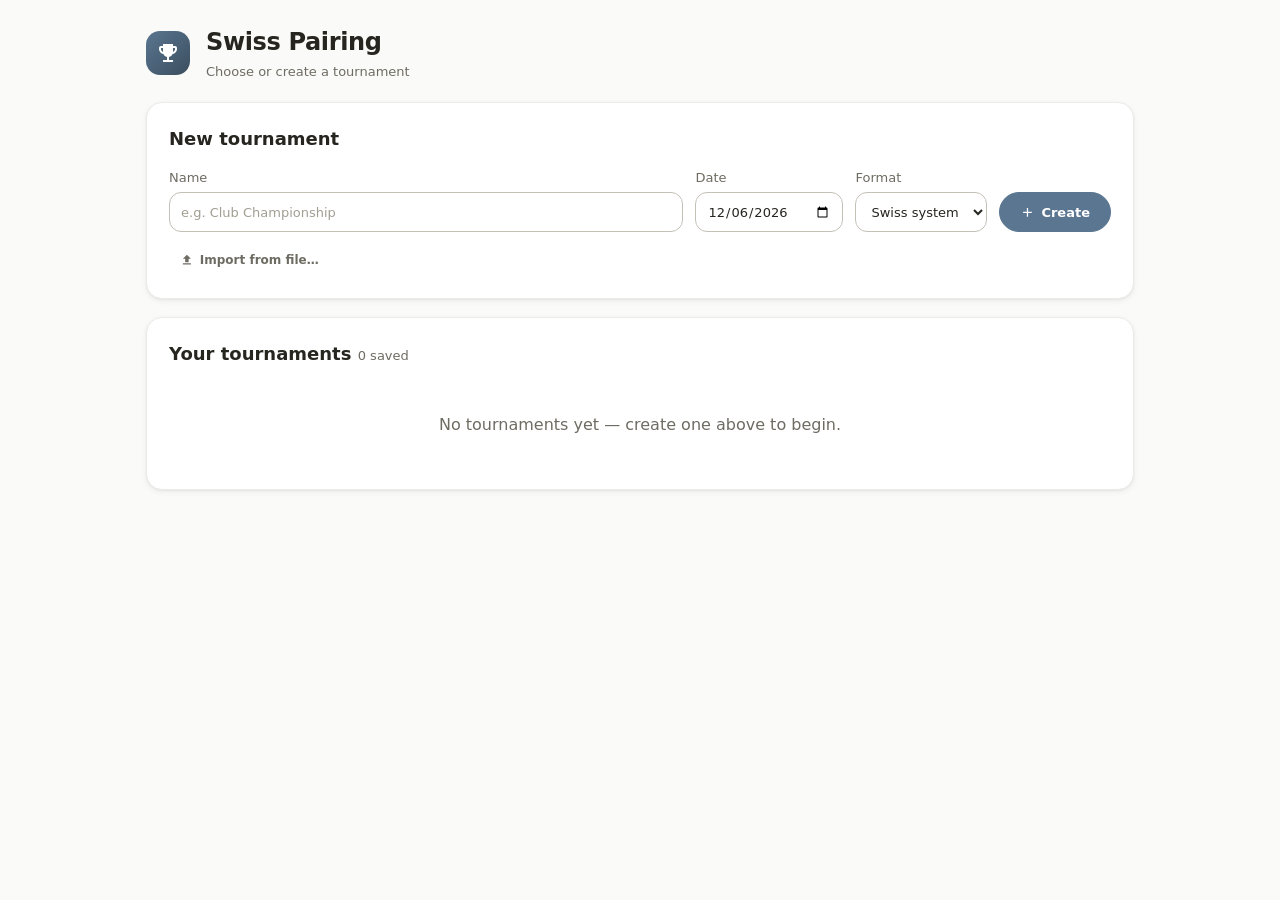
==== commit 5d3c6bb7: "M3 skin: Noto type, roomier rhythm, pill buttons, tabbed nav icons Cosmetic pass over the Halcyon to" ====
--- a/index.html
+++ b/index.html
@@ -4,7 +4,7 @@
 <meta charset="UTF-8">
 <meta name="viewport" content="width=device-width, initial-scale=1.0">
 <!-- Hardening: no external connections except the design-system fonts; blocks exfiltration even if markup injection were ever possible. -->
-<meta http-equiv="Content-Security-Policy" content="default-src 'none'; script-src 'unsafe-inline' https://telegram.org; style-src 'self' 'unsafe-inline' https://fonts.googleapis.com; font-src https://fonts.gstatic.com; img-src 'self' data:; base-uri 'none'; form-action 'none'">
+<meta http-equiv="Content-Security-Policy" content="default-src 'none'; script-src 'unsafe-inline' https://telegram.org; style-src 'self' 'unsafe-inline' https://fonts.googleapis.com; font-src https://fonts.gstatic.com; img-src 'self' data:; connect-src https://empjrokwgnsfczqpdvrp.supabase.co; base-uri 'none'; form-action 'none'">
 <meta name="description" content="Swiss-system tournament pairing manager — pairings, results, FIDE-verified tiebreaks, standings and crosstable. Runs entirely in your browser.">
 <title>Swiss Pairing — Tournament Manager</title>
 <link rel="icon" href="data:image/svg+xml,%3Csvg xmlns='http://www.w3.org/2000/svg' viewBox='0 0 64 64'%3E%3Crect width='64' height='64' rx='14' fill='%23496175'/%3E%3Ctext x='32' y='44' font-family='Arial,Helvetica,sans-serif' font-size='36' font-weight='800' fill='%23fff' text-anchor='middle'%3ES%3C/text%3E%3C/svg%3E">
@@ -37,6 +37,8 @@
       try { tg.expand && tg.expand(); } catch (e) {}
       // score entry scrolls; don't let a swipe minimize the app mid-round
       try { tg.disableVerticalSwipes && tg.disableVerticalSwipes(); } catch (e) {}
+      // let the app know the bridge is up (session-mode routing hooks on this)
+      try { document.dispatchEvent(new Event("tg-ready")); } catch (e) {}
     };
     document.head.appendChild(s);
   })();
@@ -48,6 +50,8 @@
 <!-- Halcyon design system: tokens + base reset, then component classes -->
 <link rel="stylesheet" href="halcyon-ds/styles.css">
 <link rel="stylesheet" href="halcyon-ds/components.css">
+<!-- M3 skin fonts: Noto Sans + Noto Sans Mono (CSP already allows Google Fonts) -->
+<link rel="stylesheet" href="https://fonts.googleapis.com/css2?family=Noto+Sans:ital,wght@0,400;0,500;0,600;0,700;0,800;1,400&family=Noto+Sans+Mono:wght@400;500;600&display=swap">
 
 <style>
 /* App layout & components — every visual driven by Halcyon design tokens.
@@ -193,6 +197,78 @@
   .pairing .ctrl{grid-area:ctrl;justify-content:flex-start}
   .pairing .vs{display:none}
 }
+/* ==================================================================
+   M3 skin — Material Design 3 look over the Halcyon tokens.
+   Noto type, roomier rhythm, pill buttons (filled / tonal / text),
+   16px cards, and M3 primary tabs with an active indicator.
+   Placed last in this sheet so it wins the cascade.
+   ================================================================== */
+:root{
+  --font-sans:'Noto Sans',system-ui,-apple-system,"Segoe UI",sans-serif;
+  --font-mono:'Noto Sans Mono',ui-monospace,Consolas,monospace;
+  --radius-card:16px;
+  --radius-control:12px;
+  --control-md:40px;
+  --control-sm:32px;
+}
+.wrap{padding:24px 18px 96px}
+header.app{margin-bottom:20px;gap:16px}
+.logo{width:44px;height:44px;border-radius:14px}
+.logo svg.mi{width:24px;height:24px;fill:var(--accent-fg)}
+header.app h1{font-size:var(--text-2xl,1.4rem)}
+/* status chips */
+.statusbar{gap:12px;margin-bottom:18px}
+.stat{padding:12px 18px;border-radius:14px;min-width:104px;border-color:var(--border-subtle)}
+.stat .k{margin-bottom:2px}
+/* M3 primary tabs: flat bar, icon+label, rounded 3px active indicator */
+nav.tabs{background:transparent;border:0;border-bottom:1px solid var(--border);border-radius:0;
+  padding:0;gap:4px;box-shadow:none;margin-bottom:20px}
+nav.tabs button{position:relative;display:inline-flex;align-items:center;justify-content:center;gap:7px;
+  padding:12px 16px;border-radius:12px 12px 0 0;font-weight:var(--weight-medium)}
+nav.tabs button svg.mi{width:1.25em;height:1.25em}
+nav.tabs button:hover{background:var(--surface-hover);color:var(--text)}
+nav.tabs button.active{background:transparent;color:var(--accent-text);box-shadow:none}
+nav.tabs button.active::after{content:"";position:absolute;left:14%;right:14%;bottom:-1px;height:3px;
+  border-radius:3px 3px 0 0;background:var(--accent)}
+/* cards */
+.card{padding:22px;margin-bottom:18px;border-color:var(--border-subtle)}
+.card h2{margin:0 0 16px}
+hr.sep{margin:20px 0}
+.row{gap:10px}
+/* buttons: filled / tonal / text, all pills */
+button.btn{border-radius:999px;height:var(--control-md);padding:0 20px;
+  background:var(--accent-subtle);border:1px solid transparent;color:var(--accent-text)}
+button.btn:hover{background:var(--accent-muted,var(--accent-subtle));border-color:transparent;filter:brightness(0.97)}
+button.btn.primary{background:var(--accent);color:var(--accent-fg)}
+button.btn.primary:hover{background:var(--accent-hover);filter:none}
+button.btn.ghost{background:transparent;color:var(--text-muted);padding:0 14px}
+button.btn.ghost:hover{background:var(--surface-hover);color:var(--text)}
+button.btn.danger{background:transparent;color:var(--danger-text);padding:0 14px}
+button.btn.danger:hover{background:var(--danger-subtle)}
+button.btn.sm{height:var(--control-sm);padding:0 14px}
+button.btn.sm.ghost,button.btn.sm.danger{padding:0 10px}
+/* inputs stay rectangular-soft (M3 text fields), controls a touch taller */
+input,select,textarea{border-radius:12px}
+input[type=number]{width:92px}
+.scorein{width:70px}
+/* result pills */
+.resbtns{gap:6px}
+.resbtns button{border-radius:999px;padding:0 13px;min-width:40px;height:var(--control-sm)}
+.special{border-radius:999px;padding:0 12px}
+/* rows and lists */
+.pairing{padding:14px;border-radius:14px;margin-bottom:10px;gap:12px 14px;border-color:var(--border-subtle)}
+th,td{padding:12px}
+.sess{padding:14px 16px;border-radius:14px;gap:12px;border-color:var(--border-subtle)}
+.sesslist{gap:10px}
+.tbitem{padding:10px 14px;border-radius:12px;border-color:var(--border-subtle)}
+.tblist{gap:8px}
+.tbadd{gap:8px;margin-top:12px}
+.banner{padding:12px 16px;border-radius:12px;margin-bottom:14px}
+.checks{gap:12px}
+.toolbar{gap:10px;margin-bottom:14px}
+.tag{border-radius:999px;padding:3px 10px}
+.firsttag{border-radius:999px;padding:1px 7px}
+
 @media print{
   nav.tabs,header.app .spacer,.toolbar,button,.statusbar,select,.copybar,.banner{display:none!important}
   body{background:#fff;color:var(--neutral-900)} .card{box-shadow:none;border:1px solid var(--neutral-300)}
@@ -331,6 +407,7 @@
     .filter(x=>x.round>=1 && x.p1>0 && x.p2>0 && x.p1!==x.p2);
   return {
     exceptions,
+    ...(typeof t.remoteCode==="string" && t.remoteCode ? {remoteCode: t.remoteCode.slice(0,12)} : {}),
     id: t.id==null ? null : num(t.id, null),
     name: String(t.name || "My Tournament"),
     created: num(t.created, Date.now()),
@@ -378,6 +455,7 @@
   if(state) state.updated = Date.now();
   try{ localStorage.setItem(LS_KEY, JSON.stringify(store)); saveFailed = false; }
   catch(e){ saveFailed = true; }
+  if(typeof queueSessPush === "function") queueSessPush(); // live session: mirror to the server (no-op otherwise)
 }
 
 function createSession(name, dateVal, format){
@@ -438,6 +516,11 @@
   folder_open:   "M20 6h-8l-2-2H4c-1.1 0-1.99.9-1.99 2L2 18c0 1.1.9 2 2 2h16c1.1 0 2-.9 2-2V8c0-1.1-.9-2-2-2zm0 12H4V8h16v10z",
   chevron_left:  "M15.41 7.41L14 6l-6 6 6 6 1.41-1.41L10.83 12z",
   chevron_right: "M10 6L8.59 7.41 13.17 12l-4.58 4.59L10 18l6-6z",
+  group:         "M16 11c1.66 0 2.99-1.34 2.99-3S17.66 5 16 5c-1.66 0-3 1.34-3 3s1.34 3 3 3zm-8 0c1.66 0 2.99-1.34 2.99-3S9.66 5 8 5C6.34 5 5 6.34 5 8s1.34 3 3 3zm0 2c-2.33 0-7 1.17-7 3.5V19h14v-2.5c0-2.33-4.67-3.5-7-3.5zm8 0c-.29 0-.62.02-.97.05 1.16.84 1.97 1.97 1.97 3.45V19h6v-2.5c0-2.33-4.67-3.5-7-3.5z",
+  leaderboard:   "M7.5 21H2V9h5.5v12zm7.25-18h-5.5v18h5.5V3zM22 11h-5.5v10H22V11z",
+  grid_on:       "M20 2H4c-1.1 0-2 .9-2 2v16c0 1.1.9 2 2 2h16c1.1 0 2-.9 2-2V4c0-1.1-.9-2-2-2zM8 20H4v-4h4v4zm0-6H4v-4h4v4zm0-6H4V4h4v4zm6 12h-4v-4h4v4zm0-6h-4v-4h4v4zm0-6h-4V4h4v4zm6 12h-4v-4h4v4zm0-6h-4v-4h4v4zm0-6h-4V4h4v4z",
+  settings:      "M19.14 12.94c.04-.3.06-.61.06-.94 0-.32-.02-.64-.07-.94l2.03-1.58c.18-.14.23-.41.12-.61l-1.92-3.32c-.12-.22-.37-.29-.59-.22l-2.39.96c-.5-.38-1.03-.7-1.62-.94l-.36-2.54c-.04-.24-.24-.41-.48-.41h-3.84c-.24 0-.43.17-.47.41l-.36 2.54c-.59.24-1.13.57-1.62.94l-2.39-.96c-.22-.08-.47 0-.59.22L2.74 8.87c-.12.21-.08.47.12.61l2.03 1.58c-.05.3-.09.63-.09.94s.02.64.07.94l-2.03 1.58c-.18.14-.23.41-.12.61l1.92 3.32c.12.22.37.29.59.22l2.39-.96c.5.38 1.03.7 1.62.94l.36 2.54c.05.24.24.41.48.41h3.84c.24 0 .44-.17.47-.41l.36-2.54c.59-.24 1.13-.56 1.62-.94l2.39.96c.22.08.47 0 .59-.22l1.92-3.32c.12-.22.07-.47-.12-.61l-2.01-1.58zM12 15.6c-1.98 0-3.6-1.62-3.6-3.6s1.62-3.6 3.6-3.6 3.6 1.62 3.6 3.6-1.62 3.6-3.6 3.6z",
+  emoji_events:  "M19 5h-2V3H7v2H5c-1.1 0-2 .9-2 2v1c0 2.55 1.92 4.63 4.39 4.94.63 1.5 1.98 2.63 3.61 2.96V19H7v2h10v-2h-4v-3.1c1.63-.33 2.98-1.46 3.61-2.96C19.08 12.63 21 10.55 21 8V7c0-1.1-.9-2-2-2zM5 8V7h2v3.82C5.84 10.4 5 9.3 5 8zm14 0c0 1.3-.84 2.4-2 2.82V7h2v1z",
 };
 const icon = n => `<svg class="mi" viewBox="0 0 24 24" aria-hidden="true" focusable="false"><path d="${ICONS[n]}"/></svg>`;
 
@@ -1085,6 +1168,250 @@
   const ok=await writeClipboard(text);
   if(ok){ if(state){ flash(`Copied ${idx+1} match${idx===0?"":"es"} to clipboard.`,"good"); render(); } }
   else { manualCopyFallback(text); }
+}
+
+/* ==================================================================
+   Live sessions (Telegram group play): lobby -> organizer runs the normal
+   app with every save pushed up; everyone else spectates via polling.
+   Identity is server-validated initData; start_param is used only to pick
+   WHICH session to open (routing, not authorization).
+   ================================================================== */
+const SESSION_API = "https://empjrokwgnsfczqpdvrp.supabase.co/functions/v1/session";
+let sessMode = false, sessCode = null, sess = null, sessLive = false;
+let sessMsg = null, sessBusy = false, sessPollTimer = null, sessPushTimer = null, sessPushFailed = false;
+
+function tgApp(){ const t = window.Telegram && window.Telegram.WebApp; return (t && t.platform && t.platform!=="unknown") ? t : null; }
+async function sessCall(op, payload){
+  const tg = tgApp();
+  const initData = (tg && tg.initData) || window.__testInitData || "";
+  const res = await fetch(SESSION_API, {method:"POST", headers:{"content-type":"application/json"},
+    body: JSON.stringify({op, initData, code: sessCode, ...(payload||{})})});
+  let d = null; try{ d = await res.json(); }catch(e){}
+  if(!res.ok || !d){ const err = new Error((d && d.error) || "Network problem — try again."); err.status = res.status; throw err; }
+  if(d.session) sess = d;
+  return d;
+}
+function stopSessPoll(){ if(sessPollTimer){ clearInterval(sessPollTimer); sessPollTimer = null; } }
+function startSessPoll(ms){
+  stopSessPoll();
+  sessPollTimer = setInterval(async ()=>{
+    if(document.hidden || sessBusy || sessLive) return; // visibility-gated (free-tier rule)
+    try{
+      const before = sess ? sess.session.status+"|"+sess.session.updatedAt+"|"+JSON.stringify(sess.players) : "";
+      const d = await sessCall("get");
+      const after = d.session.status+"|"+d.session.updatedAt+"|"+JSON.stringify(d.players);
+      if(before !== after) renderSession();
+    }catch(e){ /* transient — next tick retries */ }
+  }, ms);
+}
+let sessChatId = null;      // launched from a group (g<chatId>) -> session home for that chat
+let sessChatList = null;
+function enterSessionMode(code){
+  sessMode = true; sessChatId = null; sess = null;
+  sessCode = String(code||"").toUpperCase().slice(0,12);
+  render();
+  // opening a session's link JOINS you (unseated member) — mahjong pattern
+  sessCall("open").then(()=>{ renderSession(); startSessPoll(3000); })
+    .catch(e=>{ sessMsg = {msg:String(e.message||e), type:"warn"}; renderSession(); });
+}
+function enterChatHome(chatId){
+  sessMode = true; sessChatId = Number(chatId); sess = null; sessCode = null;
+  render();
+  sessCall("list-by-chat", {tgChatId: sessChatId})
+    .then(d=>{ sessChatList = d.sessions||[]; renderSession(); })
+    .catch(e=>{ sessChatList = []; sessMsg = {msg:String(e.message||e), type:"warn"}; renderSession(); });
+}
+/* organizer adopts the server state as a local session and runs the normal app;
+   local copy wins if newer (an offline edit not yet pushed), else server wins */
+function adoptRemote(d){
+  const norm = normalizeSession({...(d.state||{}), id:null, remoteCode:d.session.code});
+  let existing = store.sessions.find(s=>s.remoteCode===d.session.code);
+  if(existing){
+    if((norm.updated||0) > (existing.updated||0)){
+      const keep = existing.id;
+      Object.keys(existing).forEach(k=>delete existing[k]);
+      Object.assign(existing, norm, {id: keep});
+    }
+  } else {
+    norm.id = store.nextSessionId++;
+    store.sessions.push(norm);
+    existing = norm;
+  }
+  store.currentId = existing.id; state = existing;
+  activeTab = "pairings";
+  sessLive = true; stopSessPoll();
+  save(); render();
+}
+function queueSessPush(){
+  if(!(sessMode && sessLive && state && state.remoteCode===sessCode)) return;
+  if(sessPushTimer) clearTimeout(sessPushTimer);
+  sessPushTimer = setTimeout(async ()=>{
+    sessPushTimer = null;
+    try{
+      await sessCall("save", {state: JSON.parse(JSON.stringify(state))});
+      if(sessPushFailed){ sessPushFailed = false; render(); }
+    }catch(e){
+      sessPushFailed = true; render();
+      // retry network/server hiccups; a 4xx (session ended, not organizer) stays failed until the next edit
+      if(!e.status || e.status >= 500) sessPushTimer = setTimeout(()=>{ sessPushTimer = null; queueSessPush(); }, 5000);
+    }
+  }, 800);
+}
+function viewSessionLoading(){ return `<div class="card"><div class="empty">Connecting…</div></div>`; }
+function takeSessMsg(){ const b = sessMsg ? `<div class="banner ${sessMsg.type}">${esc(sessMsg.msg)}</div>` : ""; sessMsg = null; return b; }
+/* Session home for a Telegram group (launched via g<chatId>): its sessions,
+   or create a new one — creating announces the join button into the chat. */
+function viewChatHome(){
+  const list = sessChatList || [];
+  const rows = list.map(s=>`<div class="sess">
+      <div class="meta"><div class="snm">${esc(s.name)}</div>
+        <div class="sdt">${esc(s.status)} · ${s.players} player${s.players===1?"":"s"} · code ${esc(s.code)}</div></div>
+      <div class="sact"><button class="btn primary sm" data-sopen-code="${esc(s.code)}">${icon("folder_open")} Open</button></div>
+    </div>`).join("");
+  return `<div class="card">
+    <h2>New tournament for this group</h2>
+    ${takeSessMsg()}
+    <div class="row" style="align-items:flex-end;gap:12px">
+      <label class="fld" style="flex:1;min-width:180px">Name<input id="chName" placeholder="e.g. Friday Cup" maxlength="60"></label>
+      <button class="btn primary" id="chCreate">${icon("add")} Create</button>
+    </div>
+    <div class="note" style="margin-top:8px">Creating posts a join button into the group chat. Players claim their name or add their own; you start at 3+.</div>
+  </div>
+  <div class="card">
+    <h2>This group's tournaments <span class="hint">${list.length}</span></h2>
+    ${list.length ? `<div class="sesslist">${rows}</div>` : `<div class="empty">None yet — create one above.</div>`}
+  </div>`;
+}
+function wireChatHome(){
+  const $ = s=>document.getElementById(s);
+  if($("chCreate")) $("chCreate").onclick=async ()=>{
+    if(sessBusy) return; sessBusy = true;
+    try{
+      const d = await sessCall("create", {name:$("chName").value, chatId: sessChatId});
+      sessChatId = null; sessCode = d.session.code;
+      renderSession(); startSessPoll(3000);
+    }catch(e){ sessMsg = {msg:String(e.message||e), type:"warn"}; renderSession(); }
+    sessBusy = false;
+  };
+  document.querySelectorAll("[data-sopen-code]").forEach(b=> b.onclick=()=>enterSessionMode(b.dataset.sopenCode));
+}
+/* Link-first lobby (mahjong pattern): opening = you're in (maybe unseated).
+   The roster lists names; "This is me" claims one, or join under a new name;
+   anyone in can add placeholder names for players who aren't on Telegram. */
+function viewLobby(){
+  const s = sess.session, ps = sess.players, me = sess.me;
+  const canStart = s.isCreator && ps.length >= 3;
+  const rows = ps.map(p=>`<tr>
+    <td>${esc(p.name)} ${p.isCreator?'<span class="tag">organizer</span>':''} ${p.mine?'<span class="tag bye">you</span>':''}</td>
+    <td class="num">${p.claimed
+      ? '<span class="pill">claimed</span>'
+      : `<button class="btn sm" data-claim="${esc(p.name)}" ${me?"disabled":""}>This is me</button>${(me||s.isCreator)?` <button class="btn danger sm" data-unrm="${esc(p.name)}" aria-label="Remove ${esc(p.name)}" title="Remove">${icon("close")}</button>`:""}`}</td>
+  </tr>`).join("");
+  return `<div class="card">
+    <h2>${esc(s.name)} <span class="hint">lobby · code ${esc(s.code)}</span></h2>
+    ${takeSessMsg()}
+    <div class="note" style="margin-bottom:10px">Organizer: ${esc(s.creatorName)} · ${ps.length} on the list · needs 3+ to start${me?` · you are <b>${esc(me)}</b>`:" · you're in as a viewer until you take a name"}</div>
+    ${ps.length ? `<table><thead><tr><th>Player</th><th class="num"></th></tr></thead><tbody>${rows}</tbody></table>`
+      : `<div class="empty">No names yet — add yours below.</div>`}
+    ${!me ? `<div class="row" style="margin-top:12px">
+        <input id="lbNick" placeholder="Join as… (your name)" style="flex:1;min-width:140px" maxlength="30">
+        <button class="btn primary" id="lbJoin">${icon("add")} Join as new player</button>
+      </div>`
+    : `<div class="row" style="margin-top:12px">
+        <input id="lbRename" placeholder="Rename yourself" style="flex:1;min-width:140px" maxlength="30">
+        <button class="btn sm" id="lbDoRename">${icon("edit")} Rename</button>
+        ${!s.isCreator ? `<button class="btn danger sm" id="lbLeave">Leave</button>` : ""}
+      </div>`}
+    <div class="row" style="margin-top:8px">
+      <input id="lbAdd" placeholder="Add a player who isn't on Telegram" style="flex:1;min-width:180px" maxlength="30">
+      <button class="btn sm" id="lbAddBtn">${icon("playlist_add")} Add name</button>
+    </div>
+    ${s.isCreator ? `<hr class="sep"><div class="row" style="align-items:flex-end">
+      <label class="fld">Format
+        <select id="lbFormat"><option value="swiss">Swiss system</option><option value="roundrobin">Round robin</option></select>
+      </label>
+      <button class="btn primary" id="lbStart" ${canStart?"":"disabled"}>Start tournament</button>
+      ${canStart?"":'<span class="pill">3+ names needed</span>'}
+    </div>` : ""}
+    <div class="note" style="margin-top:10px">${s.isCreator
+      ? "Everyone on the list plays (claimed or not). When you start, you run the tournament from this device — the group gets live standings."
+      : "Once the organizer starts, this page shows live pairings and standings."}</div>
+  </div>`;
+}
+function wireLobby(){
+  const $ = s=>document.getElementById(s);
+  const act = async fn=>{
+    if(sessBusy) return;
+    sessBusy = true;
+    try{ await fn(); }catch(e){ sessMsg = {msg:String(e.message||e), type:"warn"}; }
+    sessBusy = false;
+    renderSession();
+  };
+  document.querySelectorAll("[data-claim]").forEach(b=> b.onclick=()=>act(()=>sessCall("claim",{player:b.dataset.claim})));
+  document.querySelectorAll("[data-unrm]").forEach(b=> b.onclick=()=>act(()=>sessCall("remove-name",{name:b.dataset.unrm})));
+  if($("lbJoin")) $("lbJoin").onclick=()=>act(()=>sessCall("join-new",{name:$("lbNick").value}));
+  if($("lbNick")) $("lbNick").onkeydown=e=>{ if(e.key==="Enter") $("lbJoin").click(); };
+  if($("lbDoRename")) $("lbDoRename").onclick=()=>act(()=>sessCall("rename",{newName:$("lbRename").value}));
+  if($("lbLeave")) $("lbLeave").onclick=()=>act(()=>sessCall("leave"));
+  if($("lbAddBtn")) $("lbAddBtn").onclick=()=>act(()=>sessCall("add-name",{name:$("lbAdd").value}));
+  if($("lbStart")) $("lbStart").onclick=()=>act(async ()=>{ const d = await sessCall("start",{format:$("lbFormat").value}); adoptRemote(d); });
+}
+function viewSpectate(){
+  const done = sess.session.status==="done";
+  const saved = state;
+  let inner = "";
+  try{
+    state = normalizeSession({...(sess.state||{}), id:null});
+    const {list} = standings();
+    const rows = list.map((e,i)=>`<tr>
+      <td class="rank">${i+1}</td><td>${esc(e.p.name)}</td>
+      <td class="num"><b>${e.s.points}</b></td>
+      <td class="num">${e.s.wins}-${e.s.losses}${e.s.draws?"-"+e.s.draws:""}</td>
+      <td class="num">${fmtSpread(e.s.spread)}</td></tr>`).join("");
+    const rd = state.rounds[state.rounds.length-1];
+    const pairs = rd ? rd.pairings.map(pg=>{
+      if(pg.p2==null) return `<div class="note">${esc(pname(pg.p1))} — bye</div>`;
+      const r = pg.result||{};
+      const res = r.forfeit ? "forfeit"
+        : (r.score1!=null && r.score2!=null) ? `${r.score1} : ${r.score2}`
+        : r.winner ? (r.winner==="draw" ? "draw" : (r.winner==="p1" ? "win" : "loss")) : "…";
+      return `<div class="note">${esc(pname(pg.p1))} vs ${esc(pname(pg.p2))} — ${res}</div>`;
+    }).join("") : "";
+    inner = `<div class="card">
+      <h2>${esc(state.name)} <span class="hint">${done?"final standings":"live"} · ${state.settings.format==="roundrobin"?"round robin":"Swiss"}</span></h2>
+      <div class="cxwrap"><table><thead><tr>
+        <th class="rank">#</th><th>Player</th><th class="num">Pts</th><th class="num">W-L</th><th class="num">Spread</th>
+      </tr></thead><tbody>${rows}</tbody></table></div>
+    </div>
+    ${rd?`<div class="card"><h2>Round ${rd.number}${done?"":" <span class=\"hint\">in progress</span>"}</h2>${pairs}</div>`:""}
+    <div class="note" style="text-align:center">${done?"Tournament finished.":"Updates automatically while open."}</div>`;
+  } finally { state = saved; }
+  return inner;
+}
+function renderSession(){
+  if(!sessMode) return;
+  if(sessLive){ render(); return; }
+  document.body.classList.add("welcome"); // hides tabs/statusbar/header actions
+  const v = document.getElementById("view");
+  // group home (launched from a chat, no session picked yet)
+  if(sessChatId != null && !sessCode){
+    document.getElementById("tname").textContent = "Group tournaments";
+    document.getElementById("tsub").textContent = "Pick a session or create one";
+    v.innerHTML = sessChatList === null ? takeSessMsg() + viewSessionLoading() : viewChatHome();
+    if(sessChatList !== null) wireChatHome();
+    return;
+  }
+  document.getElementById("tname").textContent = sess ? sess.session.name : "Session";
+  document.getElementById("tsub").textContent = !sess ? "Connecting"
+    : sess.session.status==="lobby" ? "Waiting to start"
+    : sess.session.status==="done" ? "Finished" : "Live";
+  if(!sess){
+    v.innerHTML = takeSessMsg() + viewSessionLoading();
+    return;
+  }
+  if(sess.session.status==="lobby"){ v.innerHTML = viewLobby(); wireLobby(); return; }
+  if(sess.session.status==="active" && sess.session.isCreator){ adoptRemote(sess); return; }
+  v.innerHTML = viewSpectate();
 }
 
 /* ==================================================================
@@ -1465,16 +1792,20 @@
     <div class="row">
       <button class="btn danger" id="resetRounds">${icon("delete_sweep")} Clear all rounds</button>
       <button class="btn danger" id="resetAll">${icon("restart_alt")} Reset tournament</button>
+      ${sessMode && sessLive && state.remoteCode ? `<button class="btn danger" id="endLive">${icon("check")} End live session</button>` : ""}
     </div>
   </div>`;
 }
 
 function render(){
+  if(sessMode && !sessLive){ renderSession(); return; }
   const onWelcome = !state;
   document.body.classList.toggle("welcome", onWelcome);
   const v=document.getElementById("view");
-  const storageWarn = saveFailed
-    ? '<div class="banner warn">Warning: changes are NOT being saved — browser storage is blocked or full. Use Export to keep a copy.</div>' : '';
+  const storageWarn = (saveFailed
+    ? '<div class="banner warn">Warning: changes are NOT being saved — browser storage is blocked or full. Use Export to keep a copy.</div>' : '')
+    + (sessMode && sessLive && sessPushFailed
+    ? '<div class="banner warn">Live sync to the group session is failing — results stay on this device and retry automatically.</div>' : '');
   if(onWelcome){
     document.getElementById("tname").textContent = "Swiss Pairing";
     document.getElementById("tsub").textContent = "Choose or create a tournament";
@@ -1487,7 +1818,8 @@
   document.getElementById("tsub").textContent =
     (state.settings.limitRounds ? `${state.settings.totalRounds}-round ${fmtName}`
       : (state.settings.format==="roundrobin" ? "Round-robin tournament" : "Swiss tournament"))
-    + (state.settings.trackSpread?" · spread tracked":"");
+    + (state.settings.trackSpread?" · spread tracked":"")
+    + (sessMode && sessLive && state.remoteCode===sessCode ? ` · LIVE ${sessCode}` : "");
   statusbar();
   document.querySelectorAll("#tabs button").forEach(b=>{
     const on = b.dataset.tab===activeTab;
@@ -1641,6 +1973,11 @@
     document.querySelectorAll("[data-tbadd]").forEach(b=> b.onclick=()=>{ state.settings.tbOrder=[...effectiveTbOrder(), b.dataset.tbadd]; save(); render(); });
     $("resetRounds").onclick=()=>{ if(confirm("Clear all rounds and results? Players are kept.")){ state.rounds=[]; state._viewRound=null; save(); render(); } };
     $("resetAll").onclick=()=>{ if(confirm("Reset this tournament — erase its players, rounds and settings?")){ state.players=[]; state.rounds=[]; state.nextId=1; state.settings={...DEFAULT_SETTINGS}; state._viewRound=null; save(); render(); } };
+    if($("endLive")) $("endLive").onclick=async ()=>{
+      if(!confirm("End the live session? The group gets a final-standings link and results stop syncing.")) return;
+      try{ await sessCall("end"); sessLive=false; startSessPoll(4000); render(); }
+      catch(e){ alert(String(e.message||e)); }
+    };
   }
 }
 
@@ -1797,6 +2134,14 @@
 document.getElementById("btnSessions").innerHTML = icon("arrow_back")+" Tournaments";
 document.getElementById("btnExport").innerHTML = icon("download")+" Export";
 document.getElementById("btnImport").innerHTML = icon("upload")+" Import";
+// M3 nav: icon + label on every tab; trophy mark in the logo
+{
+  const TAB_ICONS = {players:"group", pairings:"swap_horiz", standings:"leaderboard", crosstable:"grid_on", settings:"settings"};
+  document.querySelectorAll("#tabs button").forEach(b=>{
+    b.innerHTML = icon(TAB_ICONS[b.dataset.tab]||"grid_on") + " " + b.textContent;
+  });
+  document.querySelector(".logo").innerHTML = icon("emoji_events");
+}
 document.getElementById("btnSessions").onclick=closeSession;
 document.getElementById("btnExport").onclick=()=>{ if(state) download((state.name||"tournament")+".json",JSON.stringify(state,null,2)); };
 document.getElementById("btnImport").onclick=()=>document.getElementById("fileImport").click();
@@ -1816,6 +2161,25 @@
   b.onclick=()=>{ activeTab=b.dataset.tab; if(state){ state._viewRound=null; delete state._editPairs; } render(); };
 });
 render();
+
+// Session deep links (mahjong-parity, prefix-typed): startapp=g<chatId> =
+// launched from a Telegram group -> that group's session home; a bare code =
+// direct join link -> opening it joins the session. The bridge script loads
+// async, so hook its event.
+(function(){
+  const checkStart = ()=>{
+    try{
+      const tg = tgApp();
+      const p = String((tg && tg.initDataUnsafe && tg.initDataUnsafe.start_param) || "");
+      if(!p) return;
+      const g = p.match(/^g(-?\d+)$/);
+      if(g) enterChatHome(Number(g[1]));
+      else enterSessionMode(p);
+    }catch(e){}
+  };
+  if(tgApp()) checkStart();
+  else document.addEventListener("tg-ready", checkStart, {once:true});
+})();
 </script>
 </body>
 </html>
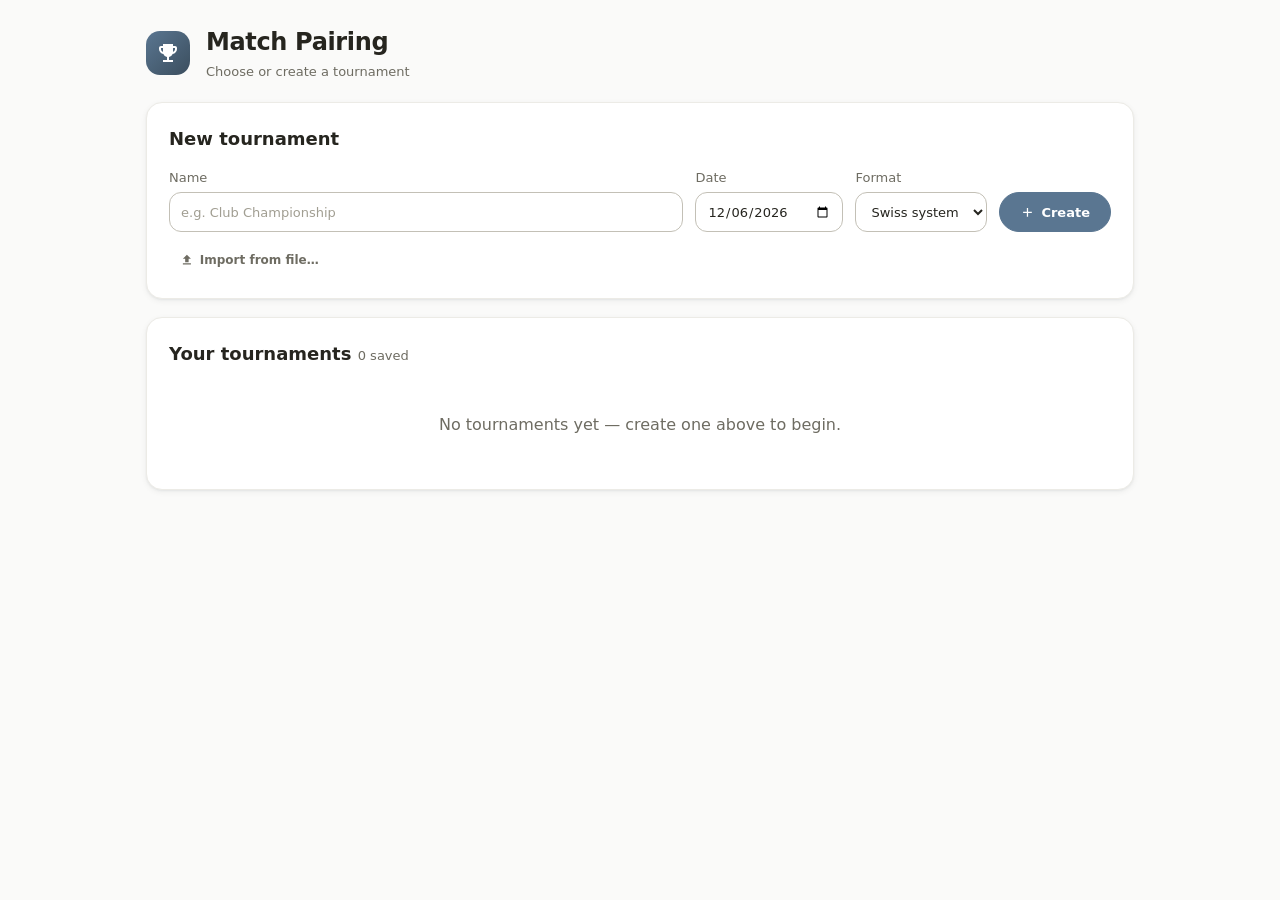
==== commit 52bd570a: "Rename the app: Swiss Pairing -> Match Pairing Page title, header, welcome heading, and meta descrip" ====
--- a/index.html
+++ b/index.html
@@ -5,8 +5,8 @@
 <meta name="viewport" content="width=device-width, initial-scale=1.0">
 <!-- Hardening: no external connections except the design-system fonts; blocks exfiltration even if markup injection were ever possible. -->
 <meta http-equiv="Content-Security-Policy" content="default-src 'none'; script-src 'unsafe-inline' https://telegram.org; style-src 'self' 'unsafe-inline' https://fonts.googleapis.com; font-src https://fonts.gstatic.com; img-src 'self' data:; connect-src https://empjrokwgnsfczqpdvrp.supabase.co; base-uri 'none'; form-action 'none'">
-<meta name="description" content="Swiss-system tournament pairing manager — pairings, results, FIDE-verified tiebreaks, standings and crosstable. Runs entirely in your browser.">
-<title>Swiss Pairing — Tournament Manager</title>
+<meta name="description" content="Match Pairing — tournament pairing manager for Swiss-system and round-robin events: pairings, results, FIDE-verified tiebreaks, standings and crosstable. Runs entirely in your browser.">
+<title>Match Pairing — Tournament Manager</title>
 <link rel="icon" href="data:image/svg+xml,%3Csvg xmlns='http://www.w3.org/2000/svg' viewBox='0 0 64 64'%3E%3Crect width='64' height='64' rx='14' fill='%23496175'/%3E%3Ctext x='32' y='44' font-family='Arial,Helvetica,sans-serif' font-size='36' font-weight='800' fill='%23fff' text-anchor='middle'%3ES%3C/text%3E%3C/svg%3E">
 
 <!-- Theme BEFORE first paint (no FOUC): OS scheme immediately, then the
@@ -294,7 +294,7 @@
   <header class="app">
     <div class="logo">S</div>
     <div>
-      <h1 id="tname">Swiss Pairing</h1>
+      <h1 id="tname">Match Pairing</h1>
       <div class="sub" id="tsub">Tournament manager</div>
     </div>
     <div class="spacer"></div>
@@ -1807,7 +1807,7 @@
     + (sessMode && sessLive && sessPushFailed
     ? '<div class="banner warn">Live sync to the group session is failing — results stay on this device and retry automatically.</div>' : '');
   if(onWelcome){
-    document.getElementById("tname").textContent = "Swiss Pairing";
+    document.getElementById("tname").textContent = "Match Pairing";
     document.getElementById("tsub").textContent = "Choose or create a tournament";
     v.innerHTML = storageWarn + viewWelcome();
     wireWelcome();
